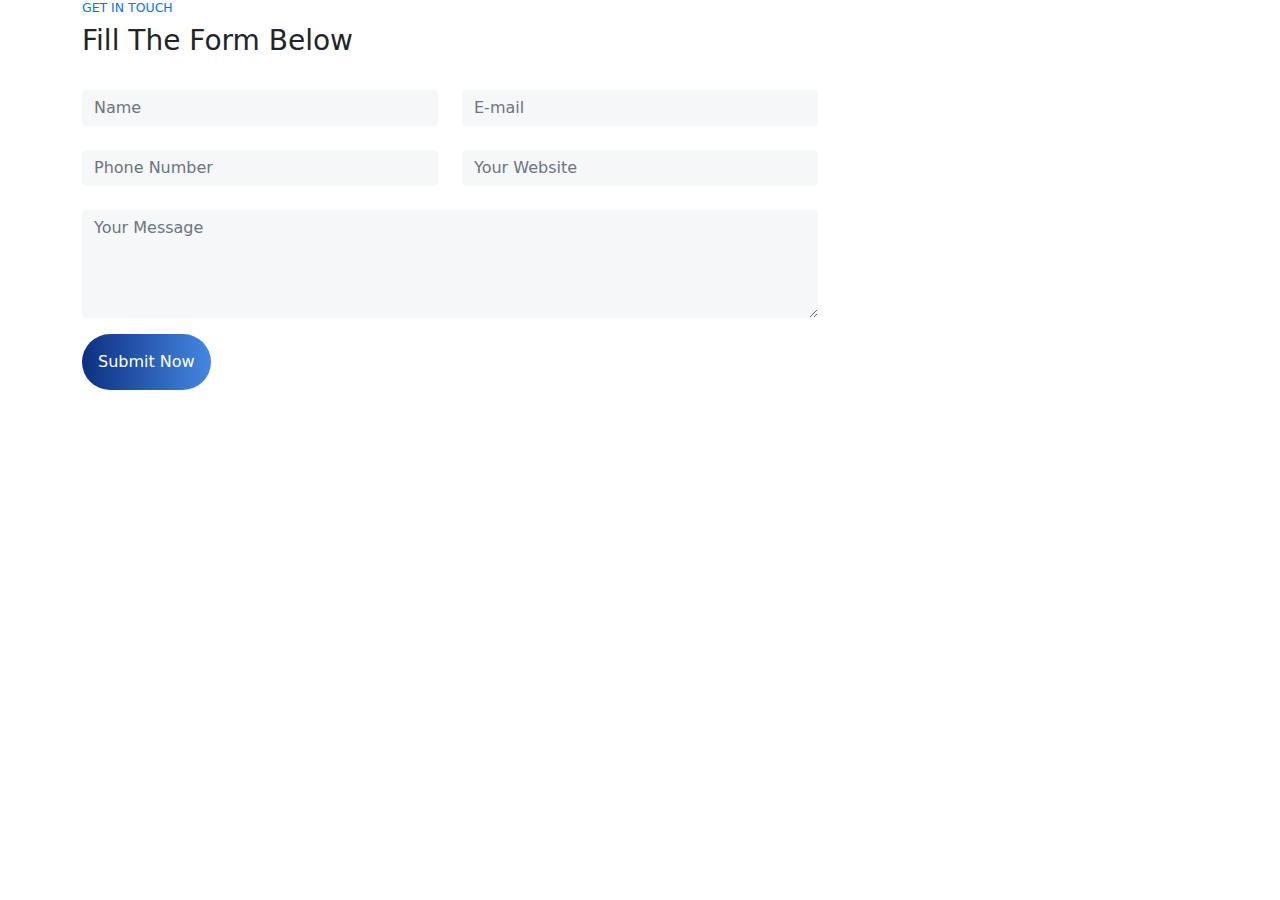
==== index.html @ 062e4fe5 "Contact Form" ====
<!DOCTYPE html>
<html lang="en">
<head>
    <meta charset="UTF-8">
    <meta http-equiv="X-UA-Compatible" content="IE=edge">
    <meta name="viewport" content="width=device-width, initial-scale=1.0">
    <title>Document</title>
    <link rel="stylesheet" href="css/bootstrap.css">
    <link rel="stylesheet" href="css/main.css">


</head>


<body>
<div class="container">


    <div class="row">

      <div class="col-lg-8 col-lg-offset-2">

        <d8 class="text-primary d8 align-text-top">GET IN TOUCH</d8>

        <h3>Fill The Form Below </h3>
    
        <form id="contact-form" method="post" action="contact.php" role="form">

        <div class="messages"></div>

        <div class="controls">

          <div class="row">
            <div class="col-md-6">
              <div class="form-group">
                <label for="form_name"></label>
                <input id="form_name" type="text" name="name" class="form-control bg-grey border-0" placeholder="Name" required="required" data-error="Name is required.">
                <div class="help-block with-errors"></div>
              </div>
            </div>
            <div class="col-md-6">
              <div class="form-group">
                <label for="form_lastname"></label>
                <input id="form_lastname" type="email" name="email" class="form-control bg-grey border-0" placeholder="E-mail" required="required" data-error="Valid E-mail is required.">
                <div class="help-block with-errors"></div>
              </div>
            </div>
          </div>
          <div class="row">
            <div class="col-md-6">
              <div class="form-group">
                <label for="form_email"></label>
                <input id="form_email" type="tel" name="tel" class="form-control bg-grey border-0" placeholder="Phone Number" required="required" data-error="Phone number is required.">
                <div class="help-block with-errors"></div>
              </div>
            </div>
            <div class="col-md-6">
              <div class="form-group">
                <label for="form_phone"></label>
                <input id="form_phone" type="url" name="url" class="form-control bg-grey border-0" placeholder="Your Website">
                <div class="help-block with-errors"></div>
              </div>
            </div>
          </div>
          <div class="row">
            <div class="col-md-12">
              <div class="form-group">
                <label for="form_message"></label>
                <textarea id="form_message" name="message" class="form-control bg-grey border-0" placeholder="Your Message" rows="4" required="required" data-error="Please,leave us a message."></textarea>
                <div class="help-block with-errors"></div>
              </div>
            </div>
            <div class="col-md-12">
              <input type="submit" class="btn btn-gradiental btn-send rounded-pill text-white px-3 py-3 mt-3 border-0" value="Submit Now">
            </div>
          </div>
          <div class="row">
            
          </div>
        </div>

        </form>

      </div>

    </div>

  </div>

    <script src="/js/bootstrap.js"></script>
</body>
</html>
---- css/main.css ----
.btn-gradiental {
        /* fallback for old browsers */
        background-color: #1b47ad;
      
        /* Chrome 10-25, Safari 5.1-6 */
        background-image: -webkit-linear-gradient(to right, rgba(13, 48, 129), rgba(69, 135, 226, 1));
      
        /* W3C, IE 10+/ Edge, Firefox 16+, Chrome 26+, Opera 12+, Safari 7+ */
        background-image: linear-gradient(to right, rgb(13, 48, 129), rgba(69, 135, 226, 1))
  }
  .btn-gradiental:hover {
        /* fallback for old browsers */
        background-color: #1b47ad;
      
        /* Chrome 10-25, Safari 5.1-6 */
        background-image: -webkit-linear-gradient(to left, rgba(13, 48, 129), rgba(69, 135, 226, 1));
      
        /* W3C, IE 10+/ Edge, Firefox 16+, Chrome 26+, Opera 12+, Safari 7+ */
        background-image: linear-gradient(to left, rgba(13, 48, 129), rgba(69, 135, 226, 1));
  }

  .bg-grey {
    background-color: #f6f7f9 !important;
  }

  .d8 {
    font-size: calc(0.7rem + 0.1vw);
    font-weight: 15;
    line-height: 1.0;
  }
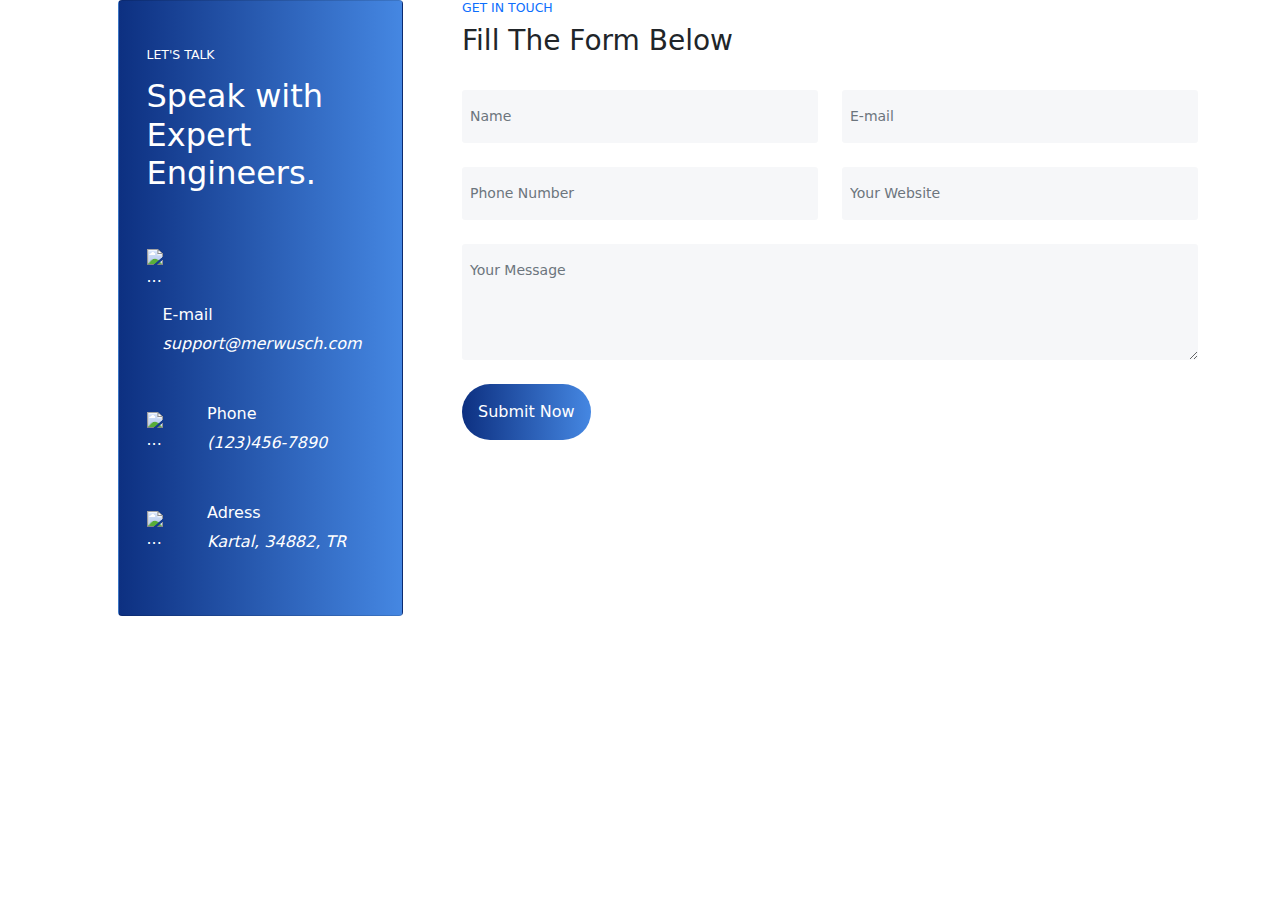
==== commit f62a0af9: "Contact Card" ====
--- a/index.html
+++ b/index.html
@@ -1,5 +1,6 @@
 <!DOCTYPE html>
 <html lang="en">
+
 <head>
     <meta charset="UTF-8">
     <meta http-equiv="X-UA-Compatible" content="IE=edge">
@@ -13,80 +14,166 @@
 
 
 <body>
-<div class="container">
+
+    <div class="container">
 
 
-    <div class="row">
+        <div class="row">
 
-      <div class="col-lg-8 col-lg-offset-2">
+            <div class="container col-lg-3 bg-transparent border-0 text-white pb-5">
+                <div class="row">
+                    <div class="card">
+                        <d8 class="d8 align-text-top pt-5 pb-3 ps-3 pe-4">LET'S TALK</d8>
 
-        <d8 class="text-primary d8 align-text-top">GET IN TOUCH</d8>
+                        <h2 class="ps-3 pe-4">Speak with Expert Engineers. </h2>
 
-        <h3>Fill The Form Below </h3>
-    
-        <form id="contact-form" method="post" action="contact.php" role="form">
+                        <div class="card1 mb-3 border-0 bg-transparent ms-3 mt-4">
+                            <div class="row">
+                                <div class="col-md-2 mt-4 ">
 
-        <div class="messages"></div>
+                                    <img 
+                                    src="..." 
+                                    class=""
+                                    alt="...">
 
-        <div class="controls">
+                                </div>
+                                <div class="col">
+                                    <div class="card-body">
+                                        <h6 class="card-title">E-mail</h6>
+                                        <p class="card-text"> <em>support@merwusch.com</em> </p>
+                                    </div>
+                                </div>
+                            </div>
+                        </div>
 
-          <div class="row">
-            <div class="col-md-6">
-              <div class="form-group">
-                <label for="form_name"></label>
-                <input id="form_name" type="text" name="name" class="form-control bg-grey border-0" placeholder="Name" required="required" data-error="Name is required.">
-                <div class="help-block with-errors"></div>
-              </div>
+
+                        <div class="card1 mb-3 border-0 bg-transparent ms-3">
+                            <div class="row">
+                                <div class="col-md-2 mt-4">
+
+                                    <img 
+                                    src="..."
+                                    class=""
+                                    alt="...">
+
+                                </div>
+                                <div class="col">
+                                    <div class="card-body">
+                                        <h6 class="card-title">Phone</h6>
+                                        <p class="card-text"> <em>(123)456-7890</em> </p>
+                                    </div>
+                                </div>
+                            </div>
+                        </div>
+
+
+                        <div class="card1 mb-3 border-0 bg-transparent ms-3">
+                            <div class="row ">
+                                <div class="col-md-2 mb-5 mt-4">
+
+                                    <img
+                                    src=""
+                                    class=""
+                                    alt="...">
+
+                                </div>
+                                <div class="col">
+                                    <div class="card-body">
+                                        <h6 class="card-title">Adress</h6>
+                                        <p class="card-text "> <em>Kartal, 34882, TR</em> </p>
+                                    </div>
+                                </div>
+                            </div>
+                        </div>
+
+                    </div>
+                </div>
             </div>
-            <div class="col-md-6">
-              <div class="form-group">
-                <label for="form_lastname"></label>
-                <input id="form_lastname" type="email" name="email" class="form-control bg-grey border-0" placeholder="E-mail" required="required" data-error="Valid E-mail is required.">
-                <div class="help-block with-errors"></div>
-              </div>
+
+            <div class="col-lg-8 col-lg-offset-2">
+
+                <d8 class="text-primary d8 align-text-top">GET IN TOUCH</d8>
+
+                <h3>Fill The Form Below </h3>
+
+                <form id="contact-form" method="post" action="contact.php" role="form">
+
+                    <div class="messages"></div>
+
+                    <div class="controls">
+
+                        <div class="row">
+                            <div class="col-md-6">
+                                <div class="form-group">
+                                    <label for="form_name"></label>
+                                    <input id="form_name" type="text" name="name"
+                                        class="form-control bg-grey border-0 form-control-sm py-3" placeholder="Name"
+                                        required="required" data-error="Name is required.">
+                                    <div class="help-block with-errors"></div>
+                                </div>
+                            </div>
+                            <div class="col-md-6">
+                                <div class="form-group">
+                                    <label for="form_lastname"></label>
+                                    <input id="form_lastname" type="email" name="email"
+                                        class="form-control bg-grey border-0 form-control-sm py-3" placeholder="E-mail"
+                                        required="required" data-error="Valid E-mail is required.">
+                                    <div class="help-block with-errors"></div>
+                                </div>
+                            </div>
+                        </div>
+                        <div class="row">
+                            <div class="col-md-6">
+                                <div class="form-group">
+                                    <label for="form_email"></label>
+                                    <input id="form_email" type="tel" name="tel"
+                                        class="form-control bg-grey border-0 form-control-sm py-3"
+                                        placeholder="Phone Number" required="required"
+                                        data-error="Phone number is required.">
+                                    <div class="help-block with-errors"></div>
+                                </div>
+                            </div>
+                            <div class="col-md-6">
+                                <div class="form-group">
+                                    <label for="form_phone"></label>
+                                    <input id="form_phone" type="url" name="url"
+                                        class="form-control bg-grey border-0 form-control-sm py-3"
+                                        placeholder="Your Website">
+                                    <div class="help-block with-errors"></div>
+                                </div>
+                            </div>
+                        </div>
+                        <div class="row">
+                            <div class="col-md-12">
+                                <div class="form-group">
+                                    <label for="form_message"></label>
+                                    <textarea id="form_message" name="message"
+                                        class="form-control bg-grey border-0 form-control-sm py-3"
+                                        placeholder="Your Message" rows="4" required="required"
+                                        data-error="Please,leave us a message."></textarea>
+                                    <div class="help-block with-errors"></div>
+                                </div>
+                            </div>
+                            <div class="col-md-12">
+                                <input type="submit"
+                                    class="btn btn-gradiental btn-send rounded-pill text-white px-3 py-3 mt-4 border-0"
+                                    value="Submit Now">
+                            </div>
+                        </div>
+                        <div class="row">
+
+                        </div>
+                    </div>
+
+                </form>
+
             </div>
-          </div>
-          <div class="row">
-            <div class="col-md-6">
-              <div class="form-group">
-                <label for="form_email"></label>
-                <input id="form_email" type="tel" name="tel" class="form-control bg-grey border-0" placeholder="Phone Number" required="required" data-error="Phone number is required.">
-                <div class="help-block with-errors"></div>
-              </div>
-            </div>
-            <div class="col-md-6">
-              <div class="form-group">
-                <label for="form_phone"></label>
-                <input id="form_phone" type="url" name="url" class="form-control bg-grey border-0" placeholder="Your Website">
-                <div class="help-block with-errors"></div>
-              </div>
-            </div>
-          </div>
-          <div class="row">
-            <div class="col-md-12">
-              <div class="form-group">
-                <label for="form_message"></label>
-                <textarea id="form_message" name="message" class="form-control bg-grey border-0" placeholder="Your Message" rows="4" required="required" data-error="Please,leave us a message."></textarea>
-                <div class="help-block with-errors"></div>
-              </div>
-            </div>
-            <div class="col-md-12">
-              <input type="submit" class="btn btn-gradiental btn-send rounded-pill text-white px-3 py-3 mt-3 border-0" value="Submit Now">
-            </div>
-          </div>
-          <div class="row">
-            
-          </div>
+
         </div>
-
-        </form>
-
-      </div>
 
     </div>
 
-  </div>
-
     <script src="/js/bootstrap.js"></script>
 </body>
+
 </html>--- a/css/main.css
+++ b/css/main.css
@@ -6,7 +6,7 @@
         background-image: -webkit-linear-gradient(to right, rgba(13, 48, 129), rgba(69, 135, 226, 1));
       
         /* W3C, IE 10+/ Edge, Firefox 16+, Chrome 26+, Opera 12+, Safari 7+ */
-        background-image: linear-gradient(to right, rgb(13, 48, 129), rgba(69, 135, 226, 1))
+        background-image: linear-gradient(to right, rgb(13, 48, 129), rgba(69, 135, 226, 1));
   }
   .btn-gradiental:hover {
         /* fallback for old browsers */
@@ -27,4 +27,20 @@
     font-size: calc(0.7rem + 0.1vw);
     font-weight: 15;
     line-height: 1.0;
+  }
+
+  .card{
+    background-color: #1b47ad;
+      
+    /* Chrome 10-25, Safari 5.1-6 */
+    background-image: -webkit-linear-gradient(to right, rgba(13, 48, 129), rgba(69, 135, 226, 1));
+  
+    /* W3C, IE 10+/ Edge, Firefox 16+, Chrome 26+, Opera 12+, Safari 7+ */
+    background-image: linear-gradient(to right, rgb(13, 48, 129), rgba(69, 135, 226, 1));
+
+  }
+  .card1{
+      background-color: transparent;
+      width: auto;
+      height: auto;
   }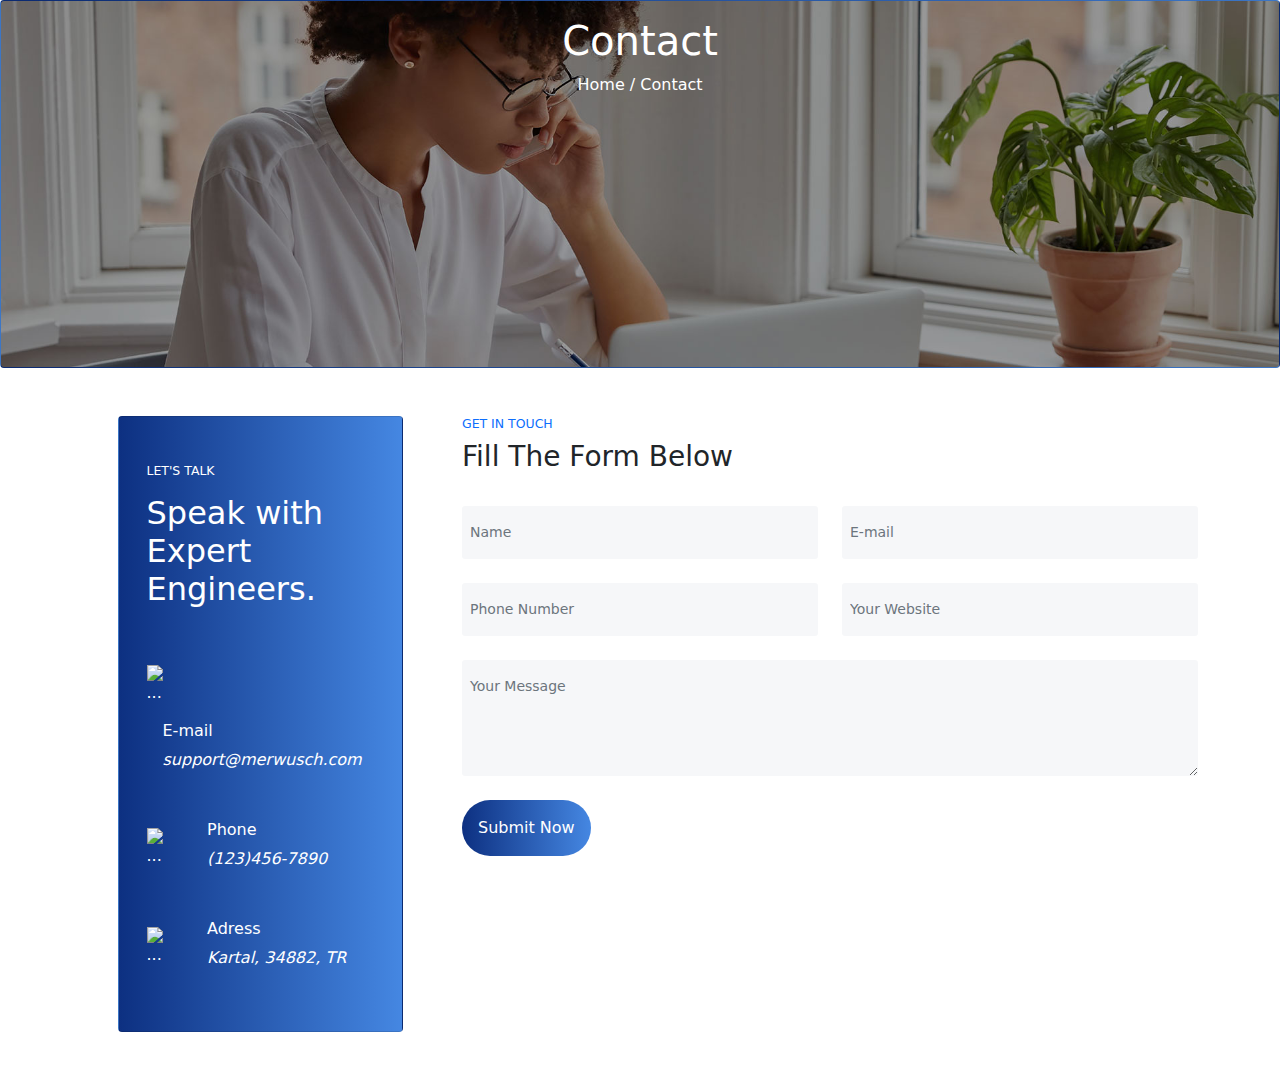
==== commit 07e9c82c: "Header" ====
--- a/index.html
+++ b/index.html
@@ -15,7 +15,20 @@
 
 <body>
 
-    <div class="container">
+    <div class="card bg-white text-white">
+        <img src="/img/3_2.jpg" class="card-img" alt="...">
+
+        <div class="card-img-overlay">
+            <figure class="text-center">
+                <h1 class="card-title text-truncate">Contact</h1>
+                <p class="card-text">Home / Contact</p>
+            </figure>
+
+
+        </div>
+    </div>
+
+    <div class="container pt-5">
 
 
         <div class="row">
@@ -31,10 +44,7 @@
                             <div class="row">
                                 <div class="col-md-2 mt-4 ">
 
-                                    <img 
-                                    src="..." 
-                                    class=""
-                                    alt="...">
+                                    <img src="..." class="" alt="...">
 
                                 </div>
                                 <div class="col">
@@ -51,10 +61,7 @@
                             <div class="row">
                                 <div class="col-md-2 mt-4">
 
-                                    <img 
-                                    src="..."
-                                    class=""
-                                    alt="...">
+                                    <img src="..." class="" alt="...">
 
                                 </div>
                                 <div class="col">
@@ -71,10 +78,7 @@
                             <div class="row ">
                                 <div class="col-md-2 mb-5 mt-4">
 
-                                    <img
-                                    src=""
-                                    class=""
-                                    alt="...">
+                                    <img src="" class="" alt="...">
 
                                 </div>
                                 <div class="col">
@@ -106,18 +110,14 @@
                             <div class="col-md-6">
                                 <div class="form-group">
                                     <label for="form_name"></label>
-                                    <input id="form_name" type="text" name="name"
-                                        class="form-control bg-grey border-0 form-control-sm py-3" placeholder="Name"
-                                        required="required" data-error="Name is required.">
+                                    <input id="form_name" type="text" name="name" class="form-control bg-grey border-0 form-control-sm py-3" placeholder="Name" required="required" data-error="Name is required.">
                                     <div class="help-block with-errors"></div>
                                 </div>
                             </div>
                             <div class="col-md-6">
                                 <div class="form-group">
                                     <label for="form_lastname"></label>
-                                    <input id="form_lastname" type="email" name="email"
-                                        class="form-control bg-grey border-0 form-control-sm py-3" placeholder="E-mail"
-                                        required="required" data-error="Valid E-mail is required.">
+                                    <input id="form_lastname" type="email" name="email" class="form-control bg-grey border-0 form-control-sm py-3" placeholder="E-mail" required="required" data-error="Valid E-mail is required.">
                                     <div class="help-block with-errors"></div>
                                 </div>
                             </div>
@@ -126,19 +126,14 @@
                             <div class="col-md-6">
                                 <div class="form-group">
                                     <label for="form_email"></label>
-                                    <input id="form_email" type="tel" name="tel"
-                                        class="form-control bg-grey border-0 form-control-sm py-3"
-                                        placeholder="Phone Number" required="required"
-                                        data-error="Phone number is required.">
+                                    <input id="form_email" type="tel" name="tel" class="form-control bg-grey border-0 form-control-sm py-3" placeholder="Phone Number" required="required" data-error="Phone number is required.">
                                     <div class="help-block with-errors"></div>
                                 </div>
                             </div>
                             <div class="col-md-6">
                                 <div class="form-group">
                                     <label for="form_phone"></label>
-                                    <input id="form_phone" type="url" name="url"
-                                        class="form-control bg-grey border-0 form-control-sm py-3"
-                                        placeholder="Your Website">
+                                    <input id="form_phone" type="url" name="url" class="form-control bg-grey border-0 form-control-sm py-3" placeholder="Your Website">
                                     <div class="help-block with-errors"></div>
                                 </div>
                             </div>
@@ -147,17 +142,12 @@
                             <div class="col-md-12">
                                 <div class="form-group">
                                     <label for="form_message"></label>
-                                    <textarea id="form_message" name="message"
-                                        class="form-control bg-grey border-0 form-control-sm py-3"
-                                        placeholder="Your Message" rows="4" required="required"
-                                        data-error="Please,leave us a message."></textarea>
+                                    <textarea id="form_message" name="message" class="form-control bg-grey border-0 form-control-sm py-3" placeholder="Your Message" rows="4" required="required" data-error="Please,leave us a message."></textarea>
                                     <div class="help-block with-errors"></div>
                                 </div>
                             </div>
                             <div class="col-md-12">
-                                <input type="submit"
-                                    class="btn btn-gradiental btn-send rounded-pill text-white px-3 py-3 mt-4 border-0"
-                                    value="Submit Now">
+                                <input type="submit" class="btn btn-gradiental btn-send rounded-pill text-white px-3 py-3 mt-4 border-0" value="Submit Now">
                             </div>
                         </div>
                         <div class="row">
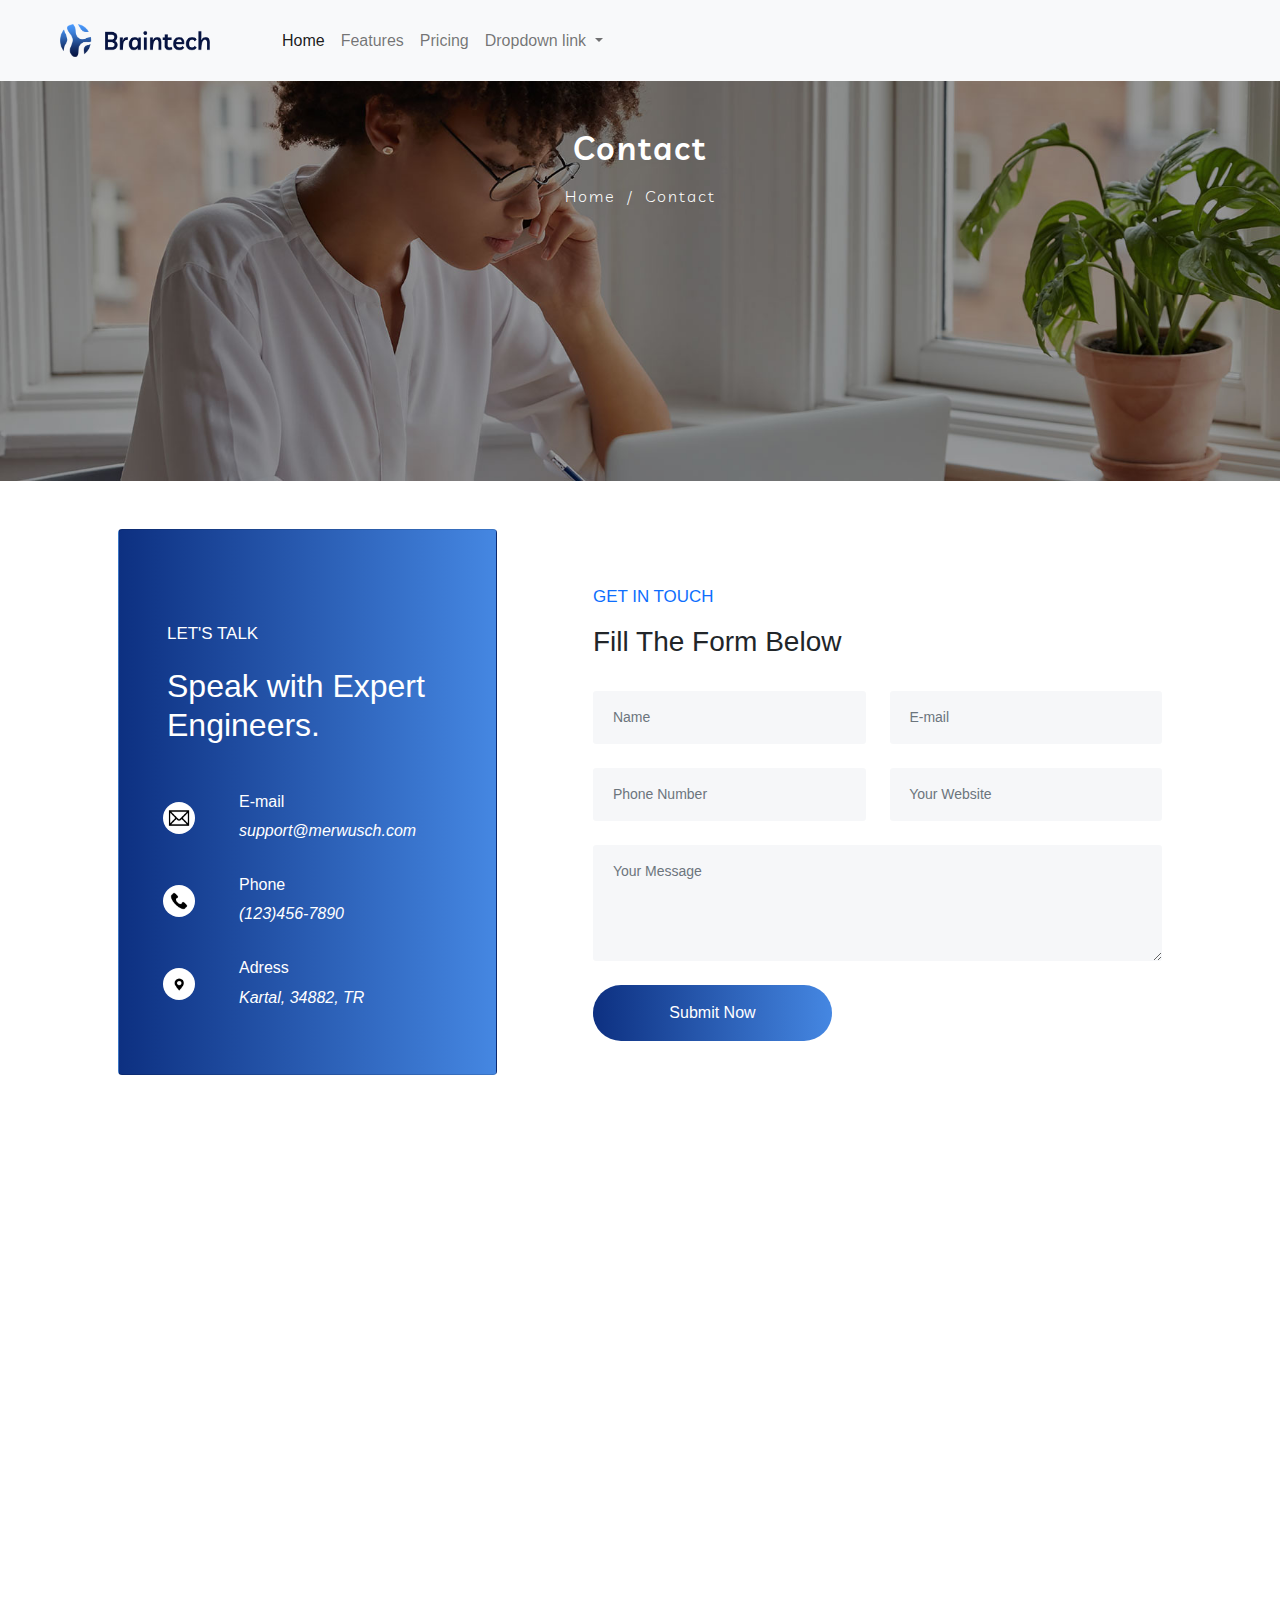
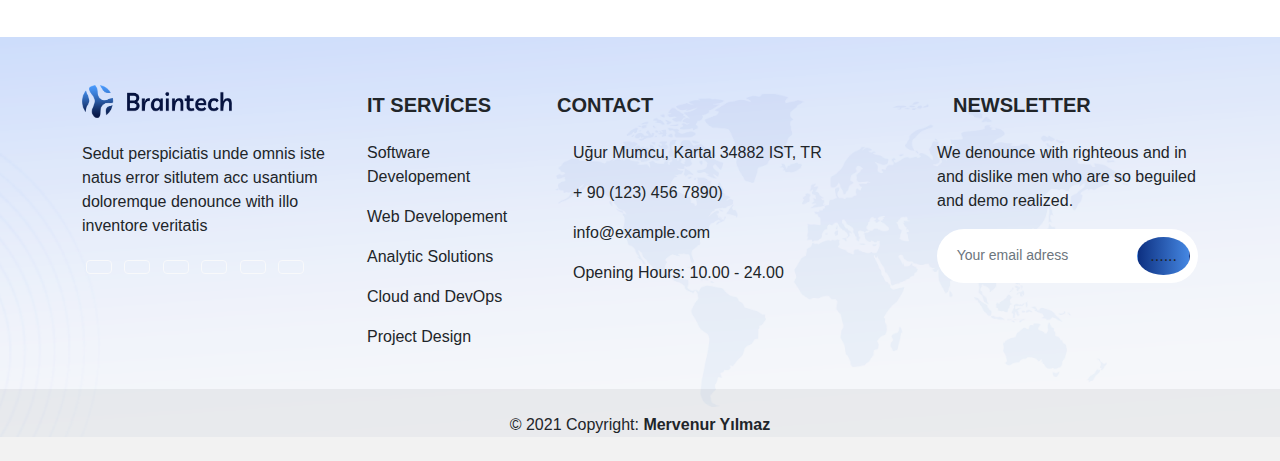
==== commit cb05280b: "Complete Change" ====
--- a/index.html
+++ b/index.html
@@ -12,158 +12,379 @@
 
 </head>
 
-
-<body>
-
-    <div class="card bg-white text-white">
-        <img src="/img/3_2.jpg" class="card-img" alt="...">
-
-        <div class="card-img-overlay">
-            <figure class="text-center">
-                <h1 class="card-title text-truncate">Contact</h1>
-                <p class="card-text">Home / Contact</p>
-            </figure>
-
-
+<navbar>
+
+    <nav class="navbar navbar-expand-lg navbar-light bg-light">
+        <div class="container-fluid">
+            <!--
+            <a class="navbar-brand" href="#">BrainTech</a>
+                <button class="navbar-toggler" type="button" data-bs-toggle="collapse" data-bs-target="#navbarNavDropdown" aria-controls="navbarNavDropdown" aria-expanded="false" aria-label="Toggle navigation">
+            <span class="navbar-toggler-icon"></span>
+            -->
+            <a class="navbar-brand ps-5 pt-3 pb-3 pe-5" href="#">
+                <img src="/img/logo-dark_2.png" alt="" width="150" height="33">
+            </a>
+            </button>
+            <div class="collapse navbar-collapse" id="navbarNavDropdown">
+                <ul class="navbar-nav">
+                    <li class="nav-item">
+                        <a class="nav-link active" aria-current="page" href="#">Home</a>
+                    </li>
+                    <li class="nav-item">
+                        <a class="nav-link" href="#">Features</a>
+                    </li>
+                    <li class="nav-item">
+                        <a class="nav-link" href="#">Pricing</a>
+                    </li>
+                    <li class="nav-item dropdown">
+                        <a class="nav-link dropdown-toggle" href="#" id="navbarDropdownMenuLink" role="button" data-bs-toggle="dropdown" aria-expanded="false">
+                            Dropdown link
+                        </a>
+                        <ul class="dropdown-menu" aria-labelledby="navbarDropdownMenuLink">
+                            <li><a class="dropdown-item" href="#">Action</a></li>
+                            <li><a class="dropdown-item" href="#">Another action</a></li>
+                            <li><a class="dropdown-item" href="#">Something else here</a></li>
+                        </ul>
+                    </li>
+                </ul>
+            </div>
+        </div>
+    </nav>
+
+</navbar>
+
+<header>
+    <div class="p-5 text-center " style="">
+
+        <div class=" " style=" background-repeat: no-repeat !important; align-self: center; ">
+            <div class=" d-flex justify-content-center align-items-center h-100 ">
+                <div class=" text-white heading-content ">
+                    <h5 class=" mb-3 ">Contact</h5>
+                    <p class=" mb-3 ">Home / Contact</p>
+
+                </div>
+            </div>
         </div>
     </div>
-
-    <div class="container pt-5">
-
-
-        <div class="row">
-
-            <div class="container col-lg-3 bg-transparent border-0 text-white pb-5">
-                <div class="row">
-                    <div class="card">
-                        <d8 class="d8 align-text-top pt-5 pb-3 ps-3 pe-4">LET'S TALK</d8>
-
-                        <h2 class="ps-3 pe-4">Speak with Expert Engineers. </h2>
-
-                        <div class="card1 mb-3 border-0 bg-transparent ms-3 mt-4">
-                            <div class="row">
-                                <div class="col-md-2 mt-4 ">
-
-                                    <img src="..." class="" alt="...">
-
-                                </div>
-                                <div class="col">
-                                    <div class="card-body">
-                                        <h6 class="card-title">E-mail</h6>
-                                        <p class="card-text"> <em>support@merwusch.com</em> </p>
+    <!-- Background image -->
+</header>
+
+
+<body>
+
+
+
+    <!----------------------Contact Start---------------------------->
+    <div id=" contact " class=" ">
+
+        <div class=" container ">
+
+            <div class=" row ">
+
+                <!----------------------Contact Card Start---------------------------->
+
+                <div class=" col-lg-5 col-md-5 col-12 p-5 mt-0 ">
+
+
+                    <div class=" card text-white mx-auto ">
+                        <h5 class=" d8 ms-5 mt-5 pt-5 ">LET'S TALK</d8>
+
+                            <h2 class=" ms-5 mt-3 me-3 ">Speak with Expert Engineers. </h2>
+
+                            <div class=" card1 mb-0 border-0 bg-transparent ps-2 mt-4 ">
+                                <div class=" row ">
+                                    <div class=" col-md-1 col-lg-1 col-1 m-auto px-5 py-0 iconic bg-transparent ">
+
+                                        <img src=" /img/mail.png " class=" iconic rounded-circle " alt=" ... ">
+
+                                    </div>
+                                    <div class=" col ">
+                                        <div class=" card-body ">
+                                            <h6 class=" card-title ">E-mail</h6>
+                                            <p class=" card-text "> <em>support@merwusch.com</em> </p>
+                                        </div>
                                     </div>
                                 </div>
                             </div>
+
+
+                            <div class=" card1 mb-0 border-0 bg-transparent ms-2 ">
+                                <div class=" row ">
+                                    <div class=" col-md-1 col-lg-1 col-1 m-auto px-5 py-0 iconic ">
+
+                                        <img src=" /img/tel.png " class=" iconic rounded-circle " alt=" ... ">
+
+                                    </div>
+                                    <div class=" col ">
+                                        <div class=" card-body ">
+                                            <h6 class=" card-title ">Phone</h6>
+                                            <p class=" card-text "> <em>(123)456-7890</em> </p>
+                                        </div>
+                                    </div>
+                                </div>
+                            </div>
+
+
+                            <div class=" card1 mb-0 border-0 bg-transparent ms-2 mb-5 ">
+                                <div class=" row ">
+                                    <div class=" col-md-1 col-lg-1 col-1 m-auto px-5 py-0 iconic ">
+
+                                        <img src=" /img/map.png " class=" iconic rounded-circle " alt=" ... ">
+
+                                    </div>
+                                    <div class=" col ">
+                                        <div class=" card-body ">
+                                            <h6 class=" card-title ">Adress</h6>
+                                            <p class=" card-text "> <em>Kartal, 34882, TR</em> </p>
+                                        </div>
+                                    </div>
+                                </div>
+                            </div>
+
+                    </div>
+
+                </div>
+
+                <!----------------------Contact Card End---------------------------->
+
+                <!----------------------Contact Form Start---------------------------->
+
+                <div class=" col-lg-7 col-md-7 col-12 mt-0 mx-auto py-5 px-0 ">
+
+                    <div class=" card1 px-5 mt-2 py-5 ">
+                        <d8 class=" text-primary d8 ">GET IN TOUCH</d8>
+
+                        <h3 class=" pt-3 ">Fill The Form Below </h3>
+
+                        <form id=" contact-form " method=" post " action=" contact.php " role=" form ">
+
+                            <div class=" messages "></div>
+
+                            <div class=" controls ">
+
+                                <div class=" row ">
+                                    <div class=" col-md-6 ">
+                                        <div class=" form-group ">
+                                            <label for=" form_name "></label>
+                                            <input id=" form_name " type=" text " name=" name " class=" form-control bg-grey border-0 form-control-sm p-3 " placeholder=" Name " required=" required " data-error=" Name is required. ">
+                                            <div class=" help-block with-errors "></div>
+                                        </div>
+                                    </div>
+                                    <div class=" col-md-6 ">
+                                        <div class=" form-group ">
+                                            <label for=" form_lastname "></label>
+                                            <input id=" form_lastname " type=" email " name=" email " class=" form-control bg-grey border-0 form-control-sm p-3 " placeholder=" E-mail " required=" required " data-error=" Valid E-mail is required. ">
+                                            <div class=" help-block with-errors "></div>
+                                        </div>
+                                    </div>
+                                </div>
+                                <div class=" row ">
+                                    <div class=" col-md-6 ">
+                                        <div class=" form-group ">
+                                            <label for=" form_email "></label>
+                                            <input id=" form_email " type=" tel " name=" tel " class=" form-control bg-grey border-0 form-control-sm p-3 " placeholder=" Phone Number " required=" required " data-error=" Phone number is required. ">
+                                            <div class=" help-block with-errors "></div>
+                                        </div>
+                                    </div>
+                                    <div class=" col-md-6 ">
+                                        <div class=" form-group ">
+                                            <label for=" form_phone "></label>
+                                            <input id=" form_phone " type=" url " name=" url " class=" form-control bg-grey border-0 form-control-sm p-3 " placeholder=" Your Website ">
+                                            <div class=" help-block with-errors "></div>
+                                        </div>
+                                    </div>
+                                </div>
+                                <div class=" row ">
+                                    <div class=" col-md-12 ">
+                                        <div class=" form-group ">
+                                            <label for=" form_message "></label>
+                                            <textarea id=" form_message " name=" message " class=" form-control bg-grey border-0 form-control-sm p-3 " placeholder=" Your Message " rows=" 4 " required=" required " data-error=" Please,leave us a message. "></textarea>
+                                            <div class=" help-block with-errors "></div>
+                                        </div>
+                                    </div>
+                                    <div class=" col-md-12 ">
+                                        <input type=" submit " class=" btn btn-gradiental btn-send rounded-pill text-white p-3 mt-4 border-0 " value=" Submit Now ">
+                                    </div>
+                                </div>
+                                <div class=" row ">
+
+                                </div>
+                            </div>
+
+                        </form>
+
+                    </div>
+
+
+
+                </div>
+
+                <!----------------------Contact Form End---------------------------->
+
+            </div>
+
+        </div>
+
+
+
+
+
+
+    </div>
+    <!----------------------Contact End---------------------------->
+
+
+
+
+
+    <!----------------------Map Start---------------------------->
+    <div id=" map " class=" ">
+        <div class=" row ">
+
+            <iframe src=" https://www.google.com/maps/embed?pb=!1m14!1m8!1m3!1d12055.767695752524!2d29.2127!3d40.93894!3m2!1i1024!2i768!4f13.1!3m3!1m2!1s0x0%3A0x2feb97ec0d7b915d!2sBing%C3%B6l%20Sitesi!5e0!3m2!1str!2str!4v1623870896232!5m2!1str!2str
+        " width=" map-width " height=" 500 " style=" border:0; " allowfullscreen=" " loading=" lazy "></iframe>
+        </div>
+
+    </div>
+    <!----------------------Map End---------------------------->
+
+    <script src=" /js/bootstrap.js "></script>
+</body>
+
+<footer>
+
+    <div id=" footer " class=" " style=">
+
+        <!-- Footer -->
+        <footer class=" text-center text-lg-start text-muted ">
+            <!-- Section: Links  -->
+            <section class=" ">
+                <div class=" container text-center text-md-start ">
+                    <!-- Grid row -->
+                    <div class=" row pt-5 ">
+                        <!-- Grid column -->
+                        <div class=" col-md-3 col-lg-4 col-xl-3 mx-auto mb-4 ">
+                            <!-- Content -->
+                            <a class=" navbar-brand " href=" # ">
+                                <img src=" /img/logo-dark_2.png " alt=" " width=" 150 " height=" 33 ">
+                            </a>
+                            <p class=" pt-4 ">
+                                Sedut perspiciatis unde omnis iste natus error sitlutem acc usantium doloremque denounce with illo inventore veritatis
+                            </p>
+
+                            <!-- Social Media -->
+
+                            <section class=" mb-4 ">
+                                <!-- Facebook -->
+                                <a class=" btn btn-outline-light btn-floating m-1 " href=" #! " role=" button "><i
+                                        class=" fab fa-facebook-f "></i></a>
+
+                                <!-- Twitter -->
+                                <a class=" btn btn-outline-light btn-floating m-1 " href=" #! " role=" button "><i
+                                        class=" fab fa-twitter "></i></a>
+
+                                <!-- Google -->
+                                <a class=" btn btn-outline-light btn-floating m-1 " href=" #! " role=" button "><i
+                                        class=" fab fa-google "></i></a>
+
+                                <!-- Instagram -->
+                                <a class=" btn btn-outline-light btn-floating m-1 " href=" #! " role=" button "><i
+                                        class=" fab fa-instagram "></i></a>
+
+                                <!-- Linkedin -->
+                                <a class=" btn btn-outline-light btn-floating m-1 " href=" #! " role=" button "><i
+                                        class=" fab fa-linkedin-in "></i></a>
+
+                                <!-- Github -->
+                                <a class=" btn btn-outline-light btn-floating m-1 " href=" #! " role=" button "><i
+                                        class=" fab fa-github "></i></a>
+                            </section>
+
+                            <!-- Social Media -->
+
                         </div>
-
-
-                        <div class="card1 mb-3 border-0 bg-transparent ms-3">
-                            <div class="row">
-                                <div class="col-md-2 mt-4">
-
-                                    <img src="..." class="" alt="...">
-
-                                </div>
-                                <div class="col">
-                                    <div class="card-body">
-                                        <h6 class="card-title">Phone</h6>
-                                        <p class="card-text"> <em>(123)456-7890</em> </p>
-                                    </div>
-                                </div>
-                            </div>
+                        <!-- Grid column -->
+
+                        <!-- Grid column -->
+                        <div class=" col-md-2 col-lg-2 col-xl-2 col-12 mx-auto mb-4 pt-2 ">
+                            <!-- Links -->
+                            <h5 class=" text-uppercase fw-bold text-dark mb-4 ">
+                                IT SERVİCES
+                            </h5>
+                            <p>
+                                <a href=" #! " class=" text-reset text-decoration-none ">Software Developement</a>
+                            </p>
+                            <p>
+                                <a href=" #! " class=" text-reset text-decoration-none ">Web Developement</a>
+                            </p>
+                            <p>
+                                <a href=" #! " class=" text-reset text-decoration-none ">Analytic Solutions</a>
+                            </p>
+                            <p>
+                                <a href=" #! " class=" text-reset text-decoration-none ">Cloud and DevOps</a>
+                            </p>
+                            <p>
+                                <a href=" #! " class=" text-reset text-decoration-none ">Project Design</a>
+                            </p>
                         </div>
-
-
-                        <div class="card1 mb-3 border-0 bg-transparent ms-3">
-                            <div class="row ">
-                                <div class="col-md-2 mb-5 mt-4">
-
-                                    <img src="" class="" alt="...">
-
-                                </div>
-                                <div class="col">
-                                    <div class="card-body">
-                                        <h6 class="card-title">Adress</h6>
-                                        <p class="card-text "> <em>Kartal, 34882, TR</em> </p>
-                                    </div>
-                                </div>
-                            </div>
+                        <!-- Grid column -->
+
+                        <!-- Grid column -->
+                        <div class=" col-md-4 col-lg-4 col-xl-4 col-12 mx-auto mb-md-0 mb-4 pt-2 ">
+                            <!-- Links -->
+                            <h5 class=" text-uppercase fw-bold mb-4 text-dark ">
+                                Contact
+                            </h5>
+                            <p><i class=" fas fa-home me-3 "></i> Uğur Mumcu, Kartal 34882 IST, TR</p>
+                            <p><i class=" fas fa-phone me-3 "></i> + 90 (123) 456 7890)</p>
+                            <p><i class=" fas fa-envelope me-3 "></i> info@example.com</p>
+
+                            <p><i class=" fas fa-print me-3 "></i> Opening Hours: 10.00 - 24.00</p>
                         </div>
-
+                        <!-- Grid column -->
+
+                        <!-- Grid column -->
+                        <div class=" col-md-3 col-lg-4 col-xl-3 col-12 mx-auto mb-4 pt-2 ">
+                            <!-- Content -->
+                            <h5 class=" text-uppercase fw-bold mb-4 text-dark ">
+                                <i class=" fas fa-gem me-3 "></i>Newsletter
+                            </h5>
+                            <p>
+                                We denounce with righteous and in and dislike men who are so beguiled and demo realized.
+                            </p>
+
+
+                            <!----------------Newsletter------------------->
+                            <form>
+                                <div class=" form-group d-flex justify-content-end bg-white rounded-pill p-2 ">
+                                    <input id=" form_lastname " type=" email " name=" email " class=" form-control bg-white border-0 form-control-sm p-2 rounded-pill " placeholder=" Your email adress " required=" required " data-error=" Valid E-mail
+        is required. ">
+                                    <div class=" help-block with-errors "></div>
+                                    <button type=" submit " class=" btn btn-gradiental rounded-circle ">......</button>
+                                </div>
+                            </form>
+                            <!----------------Newsletter------------------->
+
+
+                        </div>
+                        <!-- Grid column -->
                     </div>
+                    <!-- Grid row -->
                 </div>
+            </section>
+            <!-- Section: Links  -->
+
+            <!-- Copyright -->
+            <div class=" text-center p-4 " style=" background-color: rgba(0, 0, 0, 0.05); ">
+                © 2021 Copyright:
+                <a class=" text-reset fw-bold text-decoration-none " href=" !# ">Mervenur Yılmaz</a>
             </div>
-
-            <div class="col-lg-8 col-lg-offset-2">
-
-                <d8 class="text-primary d8 align-text-top">GET IN TOUCH</d8>
-
-                <h3>Fill The Form Below </h3>
-
-                <form id="contact-form" method="post" action="contact.php" role="form">
-
-                    <div class="messages"></div>
-
-                    <div class="controls">
-
-                        <div class="row">
-                            <div class="col-md-6">
-                                <div class="form-group">
-                                    <label for="form_name"></label>
-                                    <input id="form_name" type="text" name="name" class="form-control bg-grey border-0 form-control-sm py-3" placeholder="Name" required="required" data-error="Name is required.">
-                                    <div class="help-block with-errors"></div>
-                                </div>
-                            </div>
-                            <div class="col-md-6">
-                                <div class="form-group">
-                                    <label for="form_lastname"></label>
-                                    <input id="form_lastname" type="email" name="email" class="form-control bg-grey border-0 form-control-sm py-3" placeholder="E-mail" required="required" data-error="Valid E-mail is required.">
-                                    <div class="help-block with-errors"></div>
-                                </div>
-                            </div>
-                        </div>
-                        <div class="row">
-                            <div class="col-md-6">
-                                <div class="form-group">
-                                    <label for="form_email"></label>
-                                    <input id="form_email" type="tel" name="tel" class="form-control bg-grey border-0 form-control-sm py-3" placeholder="Phone Number" required="required" data-error="Phone number is required.">
-                                    <div class="help-block with-errors"></div>
-                                </div>
-                            </div>
-                            <div class="col-md-6">
-                                <div class="form-group">
-                                    <label for="form_phone"></label>
-                                    <input id="form_phone" type="url" name="url" class="form-control bg-grey border-0 form-control-sm py-3" placeholder="Your Website">
-                                    <div class="help-block with-errors"></div>
-                                </div>
-                            </div>
-                        </div>
-                        <div class="row">
-                            <div class="col-md-12">
-                                <div class="form-group">
-                                    <label for="form_message"></label>
-                                    <textarea id="form_message" name="message" class="form-control bg-grey border-0 form-control-sm py-3" placeholder="Your Message" rows="4" required="required" data-error="Please,leave us a message."></textarea>
-                                    <div class="help-block with-errors"></div>
-                                </div>
-                            </div>
-                            <div class="col-md-12">
-                                <input type="submit" class="btn btn-gradiental btn-send rounded-pill text-white px-3 py-3 mt-4 border-0" value="Submit Now">
-                            </div>
-                        </div>
-                        <div class="row">
-
-                        </div>
-                    </div>
-
-                </form>
-
-            </div>
-
-        </div>
+            <!-- Copyright -->
+        </footer>
+        <!-- Footer -->
 
     </div>
 
-    <script src="/js/bootstrap.js"></script>
-</body>
+</footer>
 
 </html>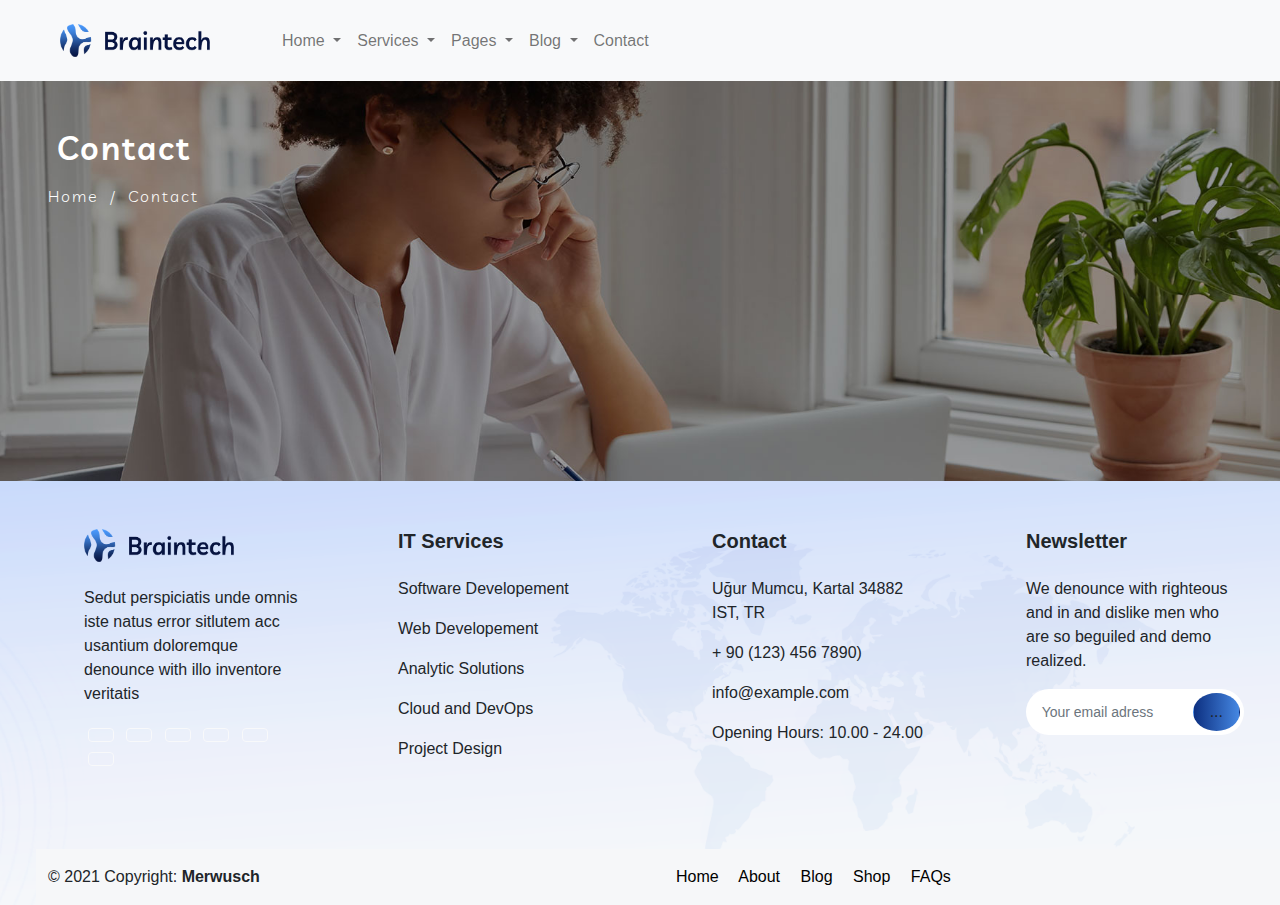
==== commit 923811ff: "Blog details page added" ====
--- a/index.html
+++ b/index.html
@@ -5,11 +5,9 @@
     <meta charset="UTF-8">
     <meta http-equiv="X-UA-Compatible" content="IE=edge">
     <meta name="viewport" content="width=device-width, initial-scale=1.0">
-    <title>Document</title>
+    <title>HOME</title>
     <link rel="stylesheet" href="css/bootstrap.css">
     <link rel="stylesheet" href="css/main.css">
-
-
 </head>
 
 <navbar>
@@ -27,24 +25,53 @@
             </button>
             <div class="collapse navbar-collapse" id="navbarNavDropdown">
                 <ul class="navbar-nav">
+                    <li class="nav-item dropdown">
+                        <a class="nav-link dropdown-toggle" href="index.html" id="navbarDropdownMenuLink" role="button" data-bs-toggle="dropdown" aria-expanded="false">
+                            Home
+                        </a>
+                        <ul class="dropdown-menu" aria-labelledby="navbarDropdownMenuLink">
+                            <li><a class="dropdown-item" href="index.html">Multipages</a></li>
+                            <li><a class="dropdown-item" href="index.html">Onepages</a></li>
+                        </ul>
+                    </li>
+                    <li class="nav-item dropdown">
+                        <a class="nav-link dropdown-toggle" href="#" id="navbarDropdownMenuLink" role="button" data-bs-toggle="dropdown" aria-expanded="false">
+                            Services
+                        </a>
+                        <ul class="dropdown-menu" aria-labelledby="navbarDropdownMenuLink">
+                            <li><a class="dropdown-item" href="sevices.html">Software Developement</a></li>
+                            <li><a class="dropdown-item" href="sevices.html">Web Developement</a></li>
+                            <li><a class="dropdown-item" href="sevices.html">Analytic Solutions</a></li>
+                            <li><a class="dropdown-item" href="sevices.html">Cloud and DevOps</a></li>
+                            <li><a class="dropdown-item" href="sevices.html">Project Design</a></li>
+                            <li><a class="dropdown-item" href="sevices.html">Data Center</a></li>
+                        </ul>
+                    </li>
+                    <li class="nav-item dropdown">
+                        <a class="nav-link dropdown-toggle" href="#" id="navbarDropdownMenuLink" role="button" data-bs-toggle="dropdown" aria-expanded="false">
+                            Pages
+                        </a>
+                        <ul class="dropdown-menu" aria-labelledby="navbarDropdownMenuLink">
+                            <li><a class="dropdown-item" href="pages.html">Services</a></li>
+                            <li><a class="dropdown-item" href="pages.html">Our Team</a></li>
+                            <li><a class="dropdown-item" href="pages.html">Single Team</a></li>
+                            <li><a class="dropdown-item" href="pages.html">Case Studies</a></li>
+                            <li><a class="dropdown-item" href="pages.html">Shop</a></li>
+                            <li><a class="dropdown-item" href="pages.html">Pricing</a></li>
+                            <li><a class="dropdown-item" href="pages.html">Faq</a></li>
+                        </ul>
+                    </li>
+                    <li class="nav-item dropdown">
+                        <a class="nav-link dropdown-toggle" href="#" id="navbarDropdownMenuLink" role="button" data-bs-toggle="dropdown" aria-expanded="false">
+                            Blog
+                        </a>
+                        <ul class="dropdown-menu" aria-labelledby="navbarDropdownMenuLink">
+                            <li><a class="dropdown-item" href="blog.html">Blog</a></li>
+                            <li><a class="dropdown-item" href="blogdetails.html">Blog Details</a></li>
+                        </ul>
+                    </li>
                     <li class="nav-item">
-                        <a class="nav-link active" aria-current="page" href="#">Home</a>
-                    </li>
-                    <li class="nav-item">
-                        <a class="nav-link" href="#">Features</a>
-                    </li>
-                    <li class="nav-item">
-                        <a class="nav-link" href="#">Pricing</a>
-                    </li>
-                    <li class="nav-item dropdown">
-                        <a class="nav-link dropdown-toggle" href="#" id="navbarDropdownMenuLink" role="button" data-bs-toggle="dropdown" aria-expanded="false">
-                            Dropdown link
-                        </a>
-                        <ul class="dropdown-menu" aria-labelledby="navbarDropdownMenuLink">
-                            <li><a class="dropdown-item" href="#">Action</a></li>
-                            <li><a class="dropdown-item" href="#">Another action</a></li>
-                            <li><a class="dropdown-item" href="#">Something else here</a></li>
-                        </ul>
+                        <a class="nav-link" href="contact.html">Contact</a>
                     </li>
                 </ul>
             </div>
@@ -54,7 +81,7 @@
 </navbar>
 
 <header>
-    <div class="p-5 text-center " style="">
+    <div class="p-5 text-center " style="display: flex;">
 
         <div class=" " style=" background-repeat: no-repeat !important; align-self: center; ">
             <div class=" d-flex justify-content-center align-items-center h-100 ">
@@ -66,324 +93,151 @@
             </div>
         </div>
     </div>
-    <!-- Background image -->
 </header>
 
-
 <body>
 
 
 
-    <!----------------------Contact Start---------------------------->
-    <div id=" contact " class=" ">
-
-        <div class=" container ">
-
-            <div class=" row ">
-
-                <!----------------------Contact Card Start---------------------------->
-
-                <div class=" col-lg-5 col-md-5 col-12 p-5 mt-0 ">
-
-
-                    <div class=" card text-white mx-auto ">
-                        <h5 class=" d8 ms-5 mt-5 pt-5 ">LET'S TALK</d8>
-
-                            <h2 class=" ms-5 mt-3 me-3 ">Speak with Expert Engineers. </h2>
-
-                            <div class=" card1 mb-0 border-0 bg-transparent ps-2 mt-4 ">
-                                <div class=" row ">
-                                    <div class=" col-md-1 col-lg-1 col-1 m-auto px-5 py-0 iconic bg-transparent ">
-
-                                        <img src=" /img/mail.png " class=" iconic rounded-circle " alt=" ... ">
-
-                                    </div>
-                                    <div class=" col ">
-                                        <div class=" card-body ">
-                                            <h6 class=" card-title ">E-mail</h6>
-                                            <p class=" card-text "> <em>support@merwusch.com</em> </p>
-                                        </div>
-                                    </div>
-                                </div>
+
+    <script src="/js/bootstrap.js"></script>
+</body>
+
+<footer id="footer" class="">
+
+    <div class=" ps-5" style="background-image: url(/img/footer-bg.png); background-repeat: no-repeat; background-size: cover; background-position-x: center ;">
+        <div class="">
+            <section>
+                <div class=" row py-5 " style="padding-bottom: 1%;">
+                    <!-- Grid column -->
+                    <div class=" col-md-12 col-lg-3 col-xl-3 col-12  footer px-5 ">
+                        <a class=" navbar-brand " href=" # ">
+                            <img src=" /img/logo-dark_2.png " alt=" " width=" 150 " height=" 33 ">
+                        </a>
+                        <p class=" pt-4 ">
+                            Sedut perspiciatis unde omnis iste natus error sitlutem acc usantium doloremque denounce with illo inventore veritatis
+                        </p>
+
+                        <!-- Social Media start -->
+                        <section class=" mb-4 ">
+                            <!-- Facebook -->
+                            <a class=" btn btn-outline-light btn-floating m-1 " href=" #! " role=" button "><i
+                                    class=" fab fa-facebook-f "></i></a>
+
+                            <!-- Twitter -->
+                            <a class=" btn btn-outline-light btn-floating m-1 " href=" #! " role=" button "><i
+                                    class=" fab fa-twitter "></i></a>
+
+                            <!-- Google -->
+                            <a class=" btn btn-outline-light btn-floating m-1 " href=" #! " role=" button "><i
+                                    class=" fab fa-google "></i></a>
+
+                            <!-- Instagram -->
+                            <a class=" btn btn-outline-light btn-floating m-1 " href=" #! " role=" button "><i
+                                    class=" fab fa-instagram "></i></a>
+
+                            <!-- Linkedin -->
+                            <a class=" btn btn-outline-light btn-floating m-1 " href=" #! " role=" button "><i
+                                    class=" fab fa-linkedin-in "></i></a>
+
+                            <!-- Github -->
+                            <a class=" btn btn-outline-light btn-floating m-1 " href=" #! " role=" button "><i
+                                    class=" fab fa-github "></i></a>
+                        </section>
+
+                        <!-- Social Media end -->
+
+                    </div>
+                    <!-- Grid column -->
+
+                    <!-- Grid column -->
+                    <div class="mb-4 col-md-12 col-lg-3 col-xl-3 col-12  px-5">
+                        <!-- Links -->
+                        <h5 class=" fw-bold text-dark mb-4 ">
+                            IT Services
+                        </h5>
+                        <p>
+                            <a href=" #! " class=" text-reset text-decoration-none ">Software Developement</a>
+                        </p>
+                        <p>
+                            <a href=" #! " class=" text-reset text-decoration-none ">Web Developement</a>
+                        </p>
+                        <p>
+                            <a href=" #! " class=" text-reset text-decoration-none ">Analytic Solutions</a>
+                        </p>
+                        <p>
+                            <a href=" #! " class=" text-reset text-decoration-none ">Cloud and DevOps</a>
+                        </p>
+                        <p>
+                            <a href=" #! " class=" text-reset text-decoration-none ">Project Design</a>
+                        </p>
+                    </div>
+                    <!-- Grid column -->
+
+                    <!-- Grid column -->
+                    <div class="mb-4 col-md-12 col-lg-3 col-xl-3 col-12  px-5 ">
+                        <!-- Links -->
+                        <h5 class=" mb-4 text-dark fw-bold ">
+                            Contact
+                        </h5>
+                        <p> Uğur Mumcu, Kartal 34882 IST, TR</p>
+                        <p> + 90 (123) 456 7890)</p>
+                        <p> info@example.com</p>
+
+                        <p> Opening Hours: 10.00 - 24.00</p>
+                    </div>
+                    <!-- Grid column -->
+
+                    <!-- Grid column -->
+                    <div class="mb-4 col-md-12 col-lg-3 col-xl-3 col-12  px-5">
+                        <!-- Content -->
+                        <h5 class="  fw-bold mb-4 text-dark ">
+                            Newsletter
+                        </h5>
+                        <p>
+                            We denounce with righteous and in and dislike men who are so beguiled and demo realized.
+                        </p>
+
+
+                        <!----------------Newsletter------------------->
+                        <form>
+                            <div class="mb-4 form-group d-flex justify-content-end bg-white rounded-pill p-1 ">
+                                <input id=" form_lastname " type=" email " name=" email " class=" form-control bg-white border-0 form-control-sm m-0 rounded-pill " placeholder=" Your email adress " required=" required " data-error=" Valid E-mail
+is required. ">
+                                <div class=" help-block with-errors "></div>
+                                <button type=" submit " class=" btn btn-gradiental rounded-circle px-3 ">...</button>
                             </div>
-
-
-                            <div class=" card1 mb-0 border-0 bg-transparent ms-2 ">
-                                <div class=" row ">
-                                    <div class=" col-md-1 col-lg-1 col-1 m-auto px-5 py-0 iconic ">
-
-                                        <img src=" /img/tel.png " class=" iconic rounded-circle " alt=" ... ">
-
-                                    </div>
-                                    <div class=" col ">
-                                        <div class=" card-body ">
-                                            <h6 class=" card-title ">Phone</h6>
-                                            <p class=" card-text "> <em>(123)456-7890</em> </p>
-                                        </div>
-                                    </div>
-                                </div>
-                            </div>
-
-
-                            <div class=" card1 mb-0 border-0 bg-transparent ms-2 mb-5 ">
-                                <div class=" row ">
-                                    <div class=" col-md-1 col-lg-1 col-1 m-auto px-5 py-0 iconic ">
-
-                                        <img src=" /img/map.png " class=" iconic rounded-circle " alt=" ... ">
-
-                                    </div>
-                                    <div class=" col ">
-                                        <div class=" card-body ">
-                                            <h6 class=" card-title ">Adress</h6>
-                                            <p class=" card-text "> <em>Kartal, 34882, TR</em> </p>
-                                        </div>
-                                    </div>
-                                </div>
-                            </div>
-
-                    </div>
-
-                </div>
-
-                <!----------------------Contact Card End---------------------------->
-
-                <!----------------------Contact Form Start---------------------------->
-
-                <div class=" col-lg-7 col-md-7 col-12 mt-0 mx-auto py-5 px-0 ">
-
-                    <div class=" card1 px-5 mt-2 py-5 ">
-                        <d8 class=" text-primary d8 ">GET IN TOUCH</d8>
-
-                        <h3 class=" pt-3 ">Fill The Form Below </h3>
-
-                        <form id=" contact-form " method=" post " action=" contact.php " role=" form ">
-
-                            <div class=" messages "></div>
-
-                            <div class=" controls ">
-
-                                <div class=" row ">
-                                    <div class=" col-md-6 ">
-                                        <div class=" form-group ">
-                                            <label for=" form_name "></label>
-                                            <input id=" form_name " type=" text " name=" name " class=" form-control bg-grey border-0 form-control-sm p-3 " placeholder=" Name " required=" required " data-error=" Name is required. ">
-                                            <div class=" help-block with-errors "></div>
-                                        </div>
-                                    </div>
-                                    <div class=" col-md-6 ">
-                                        <div class=" form-group ">
-                                            <label for=" form_lastname "></label>
-                                            <input id=" form_lastname " type=" email " name=" email " class=" form-control bg-grey border-0 form-control-sm p-3 " placeholder=" E-mail " required=" required " data-error=" Valid E-mail is required. ">
-                                            <div class=" help-block with-errors "></div>
-                                        </div>
-                                    </div>
-                                </div>
-                                <div class=" row ">
-                                    <div class=" col-md-6 ">
-                                        <div class=" form-group ">
-                                            <label for=" form_email "></label>
-                                            <input id=" form_email " type=" tel " name=" tel " class=" form-control bg-grey border-0 form-control-sm p-3 " placeholder=" Phone Number " required=" required " data-error=" Phone number is required. ">
-                                            <div class=" help-block with-errors "></div>
-                                        </div>
-                                    </div>
-                                    <div class=" col-md-6 ">
-                                        <div class=" form-group ">
-                                            <label for=" form_phone "></label>
-                                            <input id=" form_phone " type=" url " name=" url " class=" form-control bg-grey border-0 form-control-sm p-3 " placeholder=" Your Website ">
-                                            <div class=" help-block with-errors "></div>
-                                        </div>
-                                    </div>
-                                </div>
-                                <div class=" row ">
-                                    <div class=" col-md-12 ">
-                                        <div class=" form-group ">
-                                            <label for=" form_message "></label>
-                                            <textarea id=" form_message " name=" message " class=" form-control bg-grey border-0 form-control-sm p-3 " placeholder=" Your Message " rows=" 4 " required=" required " data-error=" Please,leave us a message. "></textarea>
-                                            <div class=" help-block with-errors "></div>
-                                        </div>
-                                    </div>
-                                    <div class=" col-md-12 ">
-                                        <input type=" submit " class=" btn btn-gradiental btn-send rounded-pill text-white p-3 mt-4 border-0 " value=" Submit Now ">
-                                    </div>
-                                </div>
-                                <div class=" row ">
-
-                                </div>
-                            </div>
-
                         </form>
-
-                    </div>
-
-
-
-                </div>
-
-                <!----------------------Contact Form End---------------------------->
-
+                        <!----------------Newsletter------------------->
+
+
+                    </div>
+                    <!-- Grid column -->
+
+                </div>
+            </section>
+
+            <div class="row bg-grey py-3" style="background-size: cover;">
+
+                <div class="col-6">
+                    © 2021 Copyright:
+                    <a class="text-end text-reset fw-bold text-decoration-none" href="https://merwusch.github.io/Portfolio/">Merwusch</a>
+                </div>
+
+                <div class="col-6">
+                    <a href="#" class="pe-3 text-decoration-none" style="color: black;">Home</a>
+                    <a href="#" class="pe-3 text-decoration-none" style="color: black;">About</a>
+                    <a href="#" class="pe-3 text-decoration-none" style="color: black;">Blog</a>
+                    <a href="#" class="pe-3 text-decoration-none" style="color: black;">Shop</a>
+                    <a href="#" class="text-decoration-none" style="color: black;">FAQs</a>
+                </div>
             </div>
 
         </div>
 
 
 
-
-
-
     </div>
-    <!----------------------Contact End---------------------------->
-
-
-
-
-
-    <!----------------------Map Start---------------------------->
-    <div id=" map " class=" ">
-        <div class=" row ">
-
-            <iframe src=" https://www.google.com/maps/embed?pb=!1m14!1m8!1m3!1d12055.767695752524!2d29.2127!3d40.93894!3m2!1i1024!2i768!4f13.1!3m3!1m2!1s0x0%3A0x2feb97ec0d7b915d!2sBing%C3%B6l%20Sitesi!5e0!3m2!1str!2str!4v1623870896232!5m2!1str!2str
-        " width=" map-width " height=" 500 " style=" border:0; " allowfullscreen=" " loading=" lazy "></iframe>
-        </div>
-
-    </div>
-    <!----------------------Map End---------------------------->
-
-    <script src=" /js/bootstrap.js "></script>
-</body>
-
-<footer>
-
-    <div id=" footer " class=" " style=">
-
-        <!-- Footer -->
-        <footer class=" text-center text-lg-start text-muted ">
-            <!-- Section: Links  -->
-            <section class=" ">
-                <div class=" container text-center text-md-start ">
-                    <!-- Grid row -->
-                    <div class=" row pt-5 ">
-                        <!-- Grid column -->
-                        <div class=" col-md-3 col-lg-4 col-xl-3 mx-auto mb-4 ">
-                            <!-- Content -->
-                            <a class=" navbar-brand " href=" # ">
-                                <img src=" /img/logo-dark_2.png " alt=" " width=" 150 " height=" 33 ">
-                            </a>
-                            <p class=" pt-4 ">
-                                Sedut perspiciatis unde omnis iste natus error sitlutem acc usantium doloremque denounce with illo inventore veritatis
-                            </p>
-
-                            <!-- Social Media -->
-
-                            <section class=" mb-4 ">
-                                <!-- Facebook -->
-                                <a class=" btn btn-outline-light btn-floating m-1 " href=" #! " role=" button "><i
-                                        class=" fab fa-facebook-f "></i></a>
-
-                                <!-- Twitter -->
-                                <a class=" btn btn-outline-light btn-floating m-1 " href=" #! " role=" button "><i
-                                        class=" fab fa-twitter "></i></a>
-
-                                <!-- Google -->
-                                <a class=" btn btn-outline-light btn-floating m-1 " href=" #! " role=" button "><i
-                                        class=" fab fa-google "></i></a>
-
-                                <!-- Instagram -->
-                                <a class=" btn btn-outline-light btn-floating m-1 " href=" #! " role=" button "><i
-                                        class=" fab fa-instagram "></i></a>
-
-                                <!-- Linkedin -->
-                                <a class=" btn btn-outline-light btn-floating m-1 " href=" #! " role=" button "><i
-                                        class=" fab fa-linkedin-in "></i></a>
-
-                                <!-- Github -->
-                                <a class=" btn btn-outline-light btn-floating m-1 " href=" #! " role=" button "><i
-                                        class=" fab fa-github "></i></a>
-                            </section>
-
-                            <!-- Social Media -->
-
-                        </div>
-                        <!-- Grid column -->
-
-                        <!-- Grid column -->
-                        <div class=" col-md-2 col-lg-2 col-xl-2 col-12 mx-auto mb-4 pt-2 ">
-                            <!-- Links -->
-                            <h5 class=" text-uppercase fw-bold text-dark mb-4 ">
-                                IT SERVİCES
-                            </h5>
-                            <p>
-                                <a href=" #! " class=" text-reset text-decoration-none ">Software Developement</a>
-                            </p>
-                            <p>
-                                <a href=" #! " class=" text-reset text-decoration-none ">Web Developement</a>
-                            </p>
-                            <p>
-                                <a href=" #! " class=" text-reset text-decoration-none ">Analytic Solutions</a>
-                            </p>
-                            <p>
-                                <a href=" #! " class=" text-reset text-decoration-none ">Cloud and DevOps</a>
-                            </p>
-                            <p>
-                                <a href=" #! " class=" text-reset text-decoration-none ">Project Design</a>
-                            </p>
-                        </div>
-                        <!-- Grid column -->
-
-                        <!-- Grid column -->
-                        <div class=" col-md-4 col-lg-4 col-xl-4 col-12 mx-auto mb-md-0 mb-4 pt-2 ">
-                            <!-- Links -->
-                            <h5 class=" text-uppercase fw-bold mb-4 text-dark ">
-                                Contact
-                            </h5>
-                            <p><i class=" fas fa-home me-3 "></i> Uğur Mumcu, Kartal 34882 IST, TR</p>
-                            <p><i class=" fas fa-phone me-3 "></i> + 90 (123) 456 7890)</p>
-                            <p><i class=" fas fa-envelope me-3 "></i> info@example.com</p>
-
-                            <p><i class=" fas fa-print me-3 "></i> Opening Hours: 10.00 - 24.00</p>
-                        </div>
-                        <!-- Grid column -->
-
-                        <!-- Grid column -->
-                        <div class=" col-md-3 col-lg-4 col-xl-3 col-12 mx-auto mb-4 pt-2 ">
-                            <!-- Content -->
-                            <h5 class=" text-uppercase fw-bold mb-4 text-dark ">
-                                <i class=" fas fa-gem me-3 "></i>Newsletter
-                            </h5>
-                            <p>
-                                We denounce with righteous and in and dislike men who are so beguiled and demo realized.
-                            </p>
-
-
-                            <!----------------Newsletter------------------->
-                            <form>
-                                <div class=" form-group d-flex justify-content-end bg-white rounded-pill p-2 ">
-                                    <input id=" form_lastname " type=" email " name=" email " class=" form-control bg-white border-0 form-control-sm p-2 rounded-pill " placeholder=" Your email adress " required=" required " data-error=" Valid E-mail
-        is required. ">
-                                    <div class=" help-block with-errors "></div>
-                                    <button type=" submit " class=" btn btn-gradiental rounded-circle ">......</button>
-                                </div>
-                            </form>
-                            <!----------------Newsletter------------------->
-
-
-                        </div>
-                        <!-- Grid column -->
-                    </div>
-                    <!-- Grid row -->
-                </div>
-            </section>
-            <!-- Section: Links  -->
-
-            <!-- Copyright -->
-            <div class=" text-center p-4 " style=" background-color: rgba(0, 0, 0, 0.05); ">
-                © 2021 Copyright:
-                <a class=" text-reset fw-bold text-decoration-none " href=" !# ">Mervenur Yılmaz</a>
-            </div>
-            <!-- Copyright -->
-        </footer>
-        <!-- Footer -->
-
-    </div>
 
 </footer>
 
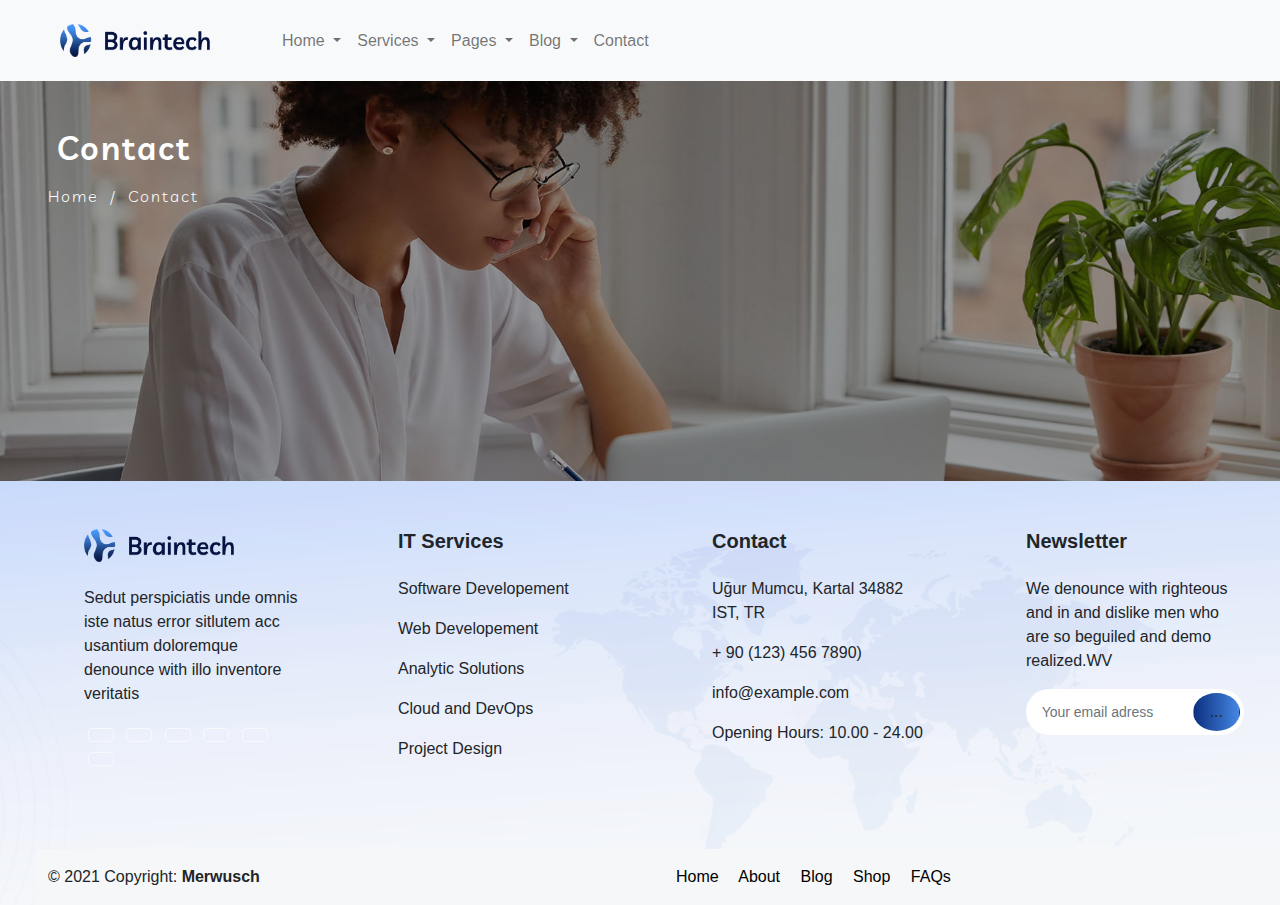
==== commit bc9555fc: "Contact js" ====
--- a/index.html
+++ b/index.html
@@ -8,6 +8,7 @@
     <title>HOME</title>
     <link rel="stylesheet" href="css/bootstrap.css">
     <link rel="stylesheet" href="css/main.css">
+    <script src="https://ajax.googleapis.com/ajax/libs/jquery/3.5.1/jquery.min.js"></script>
 </head>
 
 <navbar>
@@ -195,7 +196,7 @@
                             Newsletter
                         </h5>
                         <p>
-                            We denounce with righteous and in and dislike men who are so beguiled and demo realized.
+                            We denounce with righteous and in and dislike men who are so beguiled and demo realized.WV
                         </p>
 
 
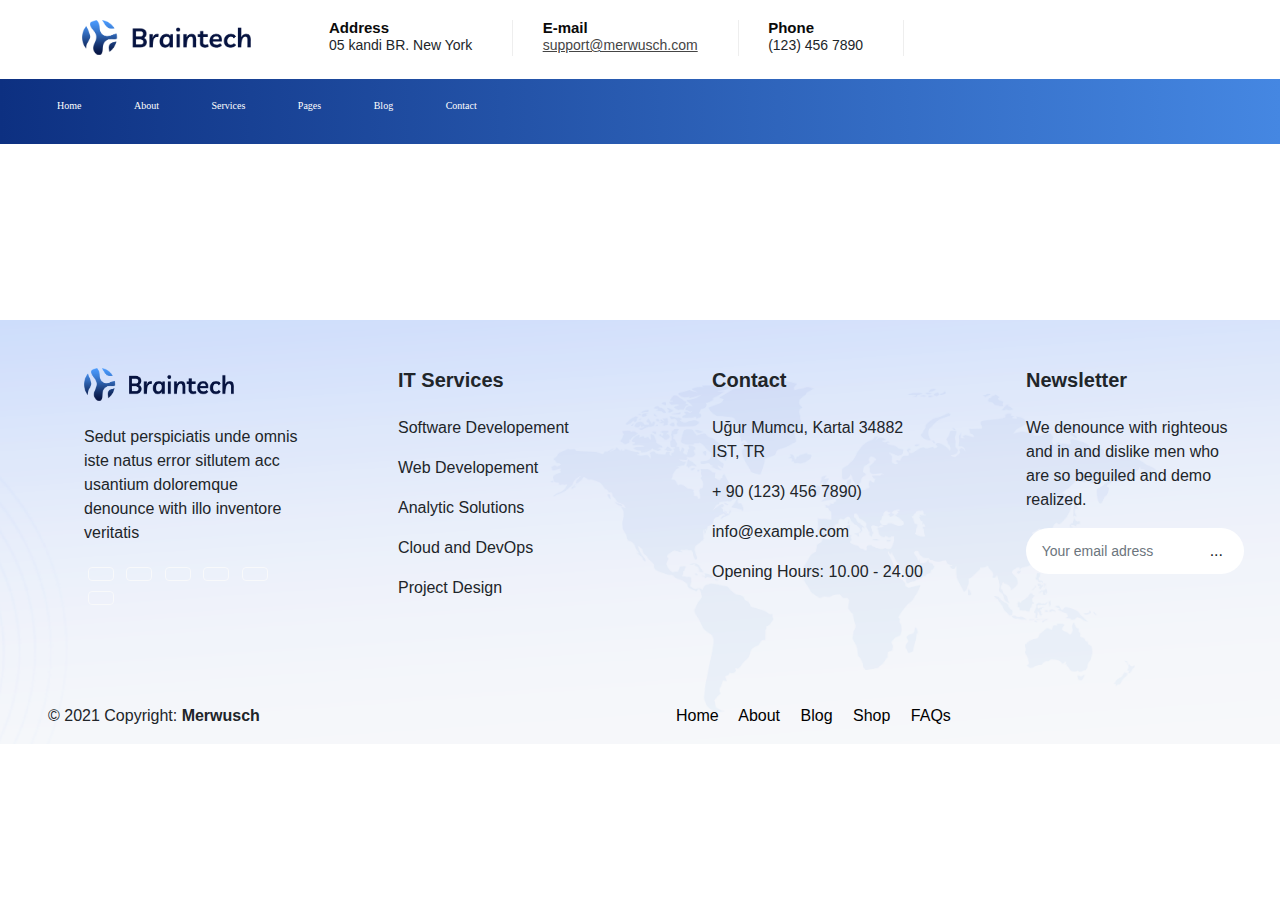
==== commit d62f6731: "Some fixes" ====
--- a/index.html
+++ b/index.html
@@ -2,244 +2,285 @@
 <html lang="en">
 
 <head>
+    <script src="https://ajax.googleapis.com/ajax/libs/jquery/3.6.0/jquery.min.js"></script>
     <meta charset="UTF-8">
     <meta http-equiv="X-UA-Compatible" content="IE=edge">
     <meta name="viewport" content="width=device-width, initial-scale=1.0">
     <title>HOME</title>
     <link rel="stylesheet" href="css/bootstrap.css">
     <link rel="stylesheet" href="css/main.css">
-    <script src="https://ajax.googleapis.com/ajax/libs/jquery/3.5.1/jquery.min.js"></script>
 </head>
 
-<navbar>
-
-    <nav class="navbar navbar-expand-lg navbar-light bg-light">
-        <div class="container-fluid">
-            <!--
-            <a class="navbar-brand" href="#">BrainTech</a>
-                <button class="navbar-toggler" type="button" data-bs-toggle="collapse" data-bs-target="#navbarNavDropdown" aria-controls="navbarNavDropdown" aria-expanded="false" aria-label="Toggle navigation">
-            <span class="navbar-toggler-icon"></span>
-            -->
-            <a class="navbar-brand ps-5 pt-3 pb-3 pe-5" href="#">
-                <img src="/img/logo-dark_2.png" alt="" width="150" height="33">
-            </a>
-            </button>
-            <div class="collapse navbar-collapse" id="navbarNavDropdown">
-                <ul class="navbar-nav">
-                    <li class="nav-item dropdown">
-                        <a class="nav-link dropdown-toggle" href="index.html" id="navbarDropdownMenuLink" role="button" data-bs-toggle="dropdown" aria-expanded="false">
-                            Home
-                        </a>
-                        <ul class="dropdown-menu" aria-labelledby="navbarDropdownMenuLink">
-                            <li><a class="dropdown-item" href="index.html">Multipages</a></li>
-                            <li><a class="dropdown-item" href="index.html">Onepages</a></li>
+
+
+<body>
+
+    <navbar>
+        <!-- Topbar Area Start -->
+        <div class="topbar-area">
+            <div class="container">
+                <div class="row rs-vertical-middle">
+                    <div class="col-lg-2">
+                        <div class="logo-part">
+                            <a href="index.html" style=""><img src="img/logo-dark_2.png" alt=""></a>
+                        </div>
+                    </div>
+                    <div class="col-lg-10 text-right">
+                        <ul class="rs-contact-info">
+                            <li class="contact-part">
+                                <i class="fa fa-map-marked-alt"></i>
+                                <span class="contact-info">
+                                <span>Address</span> 05 kandi BR. New York
+                                </span>
+                            </li>
+                            <li class="contact-part">
+                                <i class="fa fa-envelope"></i>
+                                <span class="contact-info">
+                                <span>E-mail</span>
+                                <a href="#"> support@merwusch.com</a>
+                                </span>
+                            </li>
+                            <li class="contact-part no-border">
+                                <i class="fa fa-phone"></i>
+                                <span class="contact-info">
+                                <span>Phone</span> (123) 456 7890
+                                </span>
+                            </li>
                         </ul>
-                    </li>
-                    <li class="nav-item dropdown">
-                        <a class="nav-link dropdown-toggle" href="#" id="navbarDropdownMenuLink" role="button" data-bs-toggle="dropdown" aria-expanded="false">
-                            Services
-                        </a>
-                        <ul class="dropdown-menu" aria-labelledby="navbarDropdownMenuLink">
-                            <li><a class="dropdown-item" href="sevices.html">Software Developement</a></li>
-                            <li><a class="dropdown-item" href="sevices.html">Web Developement</a></li>
-                            <li><a class="dropdown-item" href="sevices.html">Analytic Solutions</a></li>
-                            <li><a class="dropdown-item" href="sevices.html">Cloud and DevOps</a></li>
-                            <li><a class="dropdown-item" href="sevices.html">Project Design</a></li>
-                            <li><a class="dropdown-item" href="sevices.html">Data Center</a></li>
-                        </ul>
-                    </li>
-                    <li class="nav-item dropdown">
-                        <a class="nav-link dropdown-toggle" href="#" id="navbarDropdownMenuLink" role="button" data-bs-toggle="dropdown" aria-expanded="false">
-                            Pages
-                        </a>
-                        <ul class="dropdown-menu" aria-labelledby="navbarDropdownMenuLink">
-                            <li><a class="dropdown-item" href="pages.html">Services</a></li>
-                            <li><a class="dropdown-item" href="pages.html">Our Team</a></li>
-                            <li><a class="dropdown-item" href="pages.html">Single Team</a></li>
-                            <li><a class="dropdown-item" href="pages.html">Case Studies</a></li>
-                            <li><a class="dropdown-item" href="pages.html">Shop</a></li>
-                            <li><a class="dropdown-item" href="pages.html">Pricing</a></li>
-                            <li><a class="dropdown-item" href="pages.html">Faq</a></li>
-                        </ul>
-                    </li>
-                    <li class="nav-item dropdown">
-                        <a class="nav-link dropdown-toggle" href="#" id="navbarDropdownMenuLink" role="button" data-bs-toggle="dropdown" aria-expanded="false">
-                            Blog
-                        </a>
-                        <ul class="dropdown-menu" aria-labelledby="navbarDropdownMenuLink">
-                            <li><a class="dropdown-item" href="blog.html">Blog</a></li>
-                            <li><a class="dropdown-item" href="blogdetails.html">Blog Details</a></li>
-                        </ul>
-                    </li>
-                    <li class="nav-item">
-                        <a class="nav-link" href="contact.html">Contact</a>
-                    </li>
-                </ul>
-            </div>
-        </div>
-    </nav>
-
-</navbar>
-
-<header>
-    <div class="p-5 text-center " style="display: flex;">
-
-        <div class=" " style=" background-repeat: no-repeat !important; align-self: center; ">
-            <div class=" d-flex justify-content-center align-items-center h-100 ">
-                <div class=" text-white heading-content ">
-                    <h5 class=" mb-3 ">Contact</h5>
-                    <p class=" mb-3 ">Home / Contact</p>
-
+                    </div>
                 </div>
             </div>
         </div>
-    </div>
-</header>
-
-<body>
-
-
-
-
-    <script src="/js/bootstrap.js"></script>
-</body>
-
-<footer id="footer" class="">
-
-    <div class=" ps-5" style="background-image: url(/img/footer-bg.png); background-repeat: no-repeat; background-size: cover; background-position-x: center ;">
-        <div class="">
-            <section>
-                <div class=" row py-5 " style="padding-bottom: 1%;">
-                    <!-- Grid column -->
-                    <div class=" col-md-12 col-lg-3 col-xl-3 col-12  footer px-5 ">
-                        <a class=" navbar-brand " href=" # ">
-                            <img src=" /img/logo-dark_2.png " alt=" " width=" 150 " height=" 33 ">
-                        </a>
-                        <p class=" pt-4 ">
-                            Sedut perspiciatis unde omnis iste natus error sitlutem acc usantium doloremque denounce with illo inventore veritatis
-                        </p>
-
-                        <!-- Social Media start -->
-                        <section class=" mb-4 ">
-                            <!-- Facebook -->
-                            <a class=" btn btn-outline-light btn-floating m-1 " href=" #! " role=" button "><i
-                                    class=" fab fa-facebook-f "></i></a>
-
-                            <!-- Twitter -->
-                            <a class=" btn btn-outline-light btn-floating m-1 " href=" #! " role=" button "><i
-                                    class=" fab fa-twitter "></i></a>
-
-                            <!-- Google -->
-                            <a class=" btn btn-outline-light btn-floating m-1 " href=" #! " role=" button "><i
-                                    class=" fab fa-google "></i></a>
-
-                            <!-- Instagram -->
-                            <a class=" btn btn-outline-light btn-floating m-1 " href=" #! " role=" button "><i
-                                    class=" fab fa-instagram "></i></a>
-
-                            <!-- Linkedin -->
-                            <a class=" btn btn-outline-light btn-floating m-1 " href=" #! " role=" button "><i
-                                    class=" fab fa-linkedin-in "></i></a>
-
-                            <!-- Github -->
-                            <a class=" btn btn-outline-light btn-floating m-1 " href=" #! " role=" button "><i
-                                    class=" fab fa-github "></i></a>
-                        </section>
-
-                        <!-- Social Media end -->
-
-                    </div>
-                    <!-- Grid column -->
-
-                    <!-- Grid column -->
-                    <div class="mb-4 col-md-12 col-lg-3 col-xl-3 col-12  px-5">
-                        <!-- Links -->
-                        <h5 class=" fw-bold text-dark mb-4 ">
-                            IT Services
-                        </h5>
-                        <p>
-                            <a href=" #! " class=" text-reset text-decoration-none ">Software Developement</a>
-                        </p>
-                        <p>
-                            <a href=" #! " class=" text-reset text-decoration-none ">Web Developement</a>
-                        </p>
-                        <p>
-                            <a href=" #! " class=" text-reset text-decoration-none ">Analytic Solutions</a>
-                        </p>
-                        <p>
-                            <a href=" #! " class=" text-reset text-decoration-none ">Cloud and DevOps</a>
-                        </p>
-                        <p>
-                            <a href=" #! " class=" text-reset text-decoration-none ">Project Design</a>
-                        </p>
-                    </div>
-                    <!-- Grid column -->
-
-                    <!-- Grid column -->
-                    <div class="mb-4 col-md-12 col-lg-3 col-xl-3 col-12  px-5 ">
-                        <!-- Links -->
-                        <h5 class=" mb-4 text-dark fw-bold ">
-                            Contact
-                        </h5>
-                        <p> Uğur Mumcu, Kartal 34882 IST, TR</p>
-                        <p> + 90 (123) 456 7890)</p>
-                        <p> info@example.com</p>
-
-                        <p> Opening Hours: 10.00 - 24.00</p>
-                    </div>
-                    <!-- Grid column -->
-
-                    <!-- Grid column -->
-                    <div class="mb-4 col-md-12 col-lg-3 col-xl-3 col-12  px-5">
-                        <!-- Content -->
-                        <h5 class="  fw-bold mb-4 text-dark ">
-                            Newsletter
-                        </h5>
-                        <p>
-                            We denounce with righteous and in and dislike men who are so beguiled and demo realized.WV
-                        </p>
-
-
-                        <!----------------Newsletter------------------->
-                        <form>
-                            <div class="mb-4 form-group d-flex justify-content-end bg-white rounded-pill p-1 ">
-                                <input id=" form_lastname " type=" email " name=" email " class=" form-control bg-white border-0 form-control-sm m-0 rounded-pill " placeholder=" Your email adress " required=" required " data-error=" Valid E-mail
-is required. ">
-                                <div class=" help-block with-errors "></div>
-                                <button type=" submit " class=" btn btn-gradiental rounded-circle px-3 ">...</button>
-                            </div>
-                        </form>
-                        <!----------------Newsletter------------------->
-
-
-                    </div>
-                    <!-- Grid column -->
-
-                </div>
-            </section>
-
-            <div class="row bg-grey py-3" style="background-size: cover;">
-
-                <div class="col-6">
-                    © 2021 Copyright:
-                    <a class="text-end text-reset fw-bold text-decoration-none" href="https://merwusch.github.io/Portfolio/">Merwusch</a>
-                </div>
-
-                <div class="col-6">
-                    <a href="#" class="pe-3 text-decoration-none" style="color: black;">Home</a>
-                    <a href="#" class="pe-3 text-decoration-none" style="color: black;">About</a>
-                    <a href="#" class="pe-3 text-decoration-none" style="color: black;">Blog</a>
-                    <a href="#" class="pe-3 text-decoration-none" style="color: black;">Shop</a>
-                    <a href="#" class="text-decoration-none" style="color: black;">FAQs</a>
+        <!-- Topbar Area End -->
+        <nav class="topnav">
+
+
+            <ul>
+
+                <li><a class="text-white active" href="index.html">Home <i class="fa fa-plus"></i></a>
+                    <ul class="sub-menu">
+                        <li><a class="text-dark" href="index.html">Multipages</a></li>
+                        <li><a class="text-dark" href="index.html">Onepages</a></li>
+                    </ul>
+
+
+                </li>
+
+                <li><a class="text-white" href="about.html">About</a></li>
+
+                <li><a class="text-white" href="services.html">Services <i class="fa fa-plus"></i></a>
+                    <ul class="sub-menu">
+                        <li><a class="text-dark" href="services.html">Software Developement</a></li>
+                        <li><a class="text-dark" href="services.html">Web Developement</a></li>
+                        <li><a class="text-dark" href="services.html">Analytic Solutions</a></li>
+                        <li><a class="text-dark" href="services.html">Cloud and DevOps</a></li>
+                        <li><a class="text-dark" href="services.html">Project Design</a></li>
+                        <li><a class="text-dark" href="services.html">Data Center</a></li>
+                    </ul>
+
+                </li>
+
+                <li><a class="text-white" href="pages.html">Pages <i class="fa fa-plus"></i></a>
+                    <ul class="sub-menu">
+                        <li><a class="text-dark" href="pages.html">Services</a></li>
+                        <li><a class="text-dark" href="pages.html">Our Team</a></li>
+                        <li><a class="text-dark" href="pages.html">Single Team</a></li>
+                        <li><a class="text-dark" href="pages.html">Case Studies</a></li>
+                        <li><a class="text-dark" href="pages.html">Shop</a></li>
+                        <li><a class="text-dark" href="pages.html">Pricing</a></li>
+                        <li><a class="text-dark" href="pages.html">Faq</a></li>
+                    </ul>
+
+                </li>
+
+                <li><a class="text-white" href="blog.html">Blog <i class="fa fa-plus"></i></a>
+                    <ul class="sub-menu">
+                        <li><a class="text-dark" href="blog.html">Blog</a></li>
+                        <li><a class="text-dark" href="blogdetails.html">Blog Details</a></li>
+                    </ul>
+
+
+                </li>
+
+                <li><a class="text-white" href="contact.html">Contact</a></li>
+
+                <li><a href="#"><i class="fa fa-search"></i> </a></li>
+                <li><a href="#"><i class="fa fa-facebook"></i></a></li>
+                <li><a href="#"><i class="fa fa-twitter"></i></a></li>
+                <li><a href="#"><i class="fa fa-pinterest"></i></a></li>
+                <li><a href="#"><i class="fa fa-instagram"></i></a></li>
+
+                <li>
+                    <a href="javascript:void(0);" class="icon" onclick="myFunction()">
+                        <i class="fa fa-bars"></i>
+                    </a>
+                </li>
+
+
+            </ul>
+
+        </nav>
+
+    </navbar>
+
+    <header>
+        <div class="p-5 text-center " style="display: flex;">
+
+            <div class=" " style=" background-repeat: no-repeat !important; align-self: center; ">
+                <div class=" d-flex justify-content-center align-items-center h-100 ">
+                    <div class=" text-white heading-content ">
+                        <h5 class=" mb-3 ">Contact</h5>
+                        <p class=" mb-3 ">Home / Contact</p>
+
+                    </div>
                 </div>
             </div>
-
         </div>
-
-
-
-    </div>
-
-</footer>
+    </header>
+
+
+
+    <footer id="footer" class="">
+
+        <div class=" ps-5" style="background-image: url(/img/footer-bg.png); background-repeat: no-repeat; background-size: cover; background-position-x: center ;">
+            <div class="">
+                <section>
+                    <div class=" row py-5 " style="padding-bottom: 1%;">
+                        <!-- Grid column -->
+                        <div class=" col-md-12 col-lg-3 col-xl-3 col-12  footer px-5 ">
+                            <a class=" navbar-brand " href=" # ">
+                                <img src=" /img/logo-dark_2.png " alt=" " width=" 150 " height=" 33 ">
+                            </a>
+                            <p class=" pt-4 ">
+                                Sedut perspiciatis unde omnis iste natus error sitlutem acc usantium doloremque denounce with illo inventore veritatis
+                            </p>
+
+                            <!-- Social Media start -->
+                            <section class=" mb-4 ">
+                                <!-- Facebook -->
+                                <a class=" btn btn-outline-light btn-floating m-1 " href=" #! " role=" button "><i
+                                    class=" fab fa-facebook-f "></i></a>
+
+                                <!-- Twitter -->
+                                <a class=" btn btn-outline-light btn-floating m-1 " href=" #! " role=" button "><i
+                                    class=" fab fa-twitter "></i></a>
+
+                                <!-- Google -->
+                                <a class=" btn btn-outline-light btn-floating m-1 " href=" #! " role=" button "><i
+                                    class=" fab fa-google "></i></a>
+
+                                <!-- Instagram -->
+                                <a class=" btn btn-outline-light btn-floating m-1 " href=" #! " role=" button "><i
+                                    class=" fab fa-instagram "></i></a>
+
+                                <!-- Linkedin -->
+                                <a class=" btn btn-outline-light btn-floating m-1 " href=" #! " role=" button "><i
+                                    class=" fab fa-linkedin-in "></i></a>
+
+                                <!-- Github -->
+                                <a class=" btn btn-outline-light btn-floating m-1 " href=" #! " role=" button "><i
+                                    class=" fab fa-github "></i></a>
+                            </section>
+
+                            <!-- Social Media end -->
+
+                        </div>
+                        <!-- Grid column -->
+
+                        <!-- Grid column -->
+                        <div class="mb-4 col-md-12 col-lg-3 col-xl-3 col-12  px-5">
+                            <!-- Links -->
+                            <h5 class=" fw-bold text-dark mb-4 ">
+                                IT Services
+                            </h5>
+                            <p>
+                                <a href=" #! " class=" text-reset text-decoration-none ">Software Developement</a>
+                            </p>
+                            <p>
+                                <a href=" #! " class=" text-reset text-decoration-none ">Web Developement</a>
+                            </p>
+                            <p>
+                                <a href=" #! " class=" text-reset text-decoration-none ">Analytic Solutions</a>
+                            </p>
+                            <p>
+                                <a href=" #! " class=" text-reset text-decoration-none ">Cloud and DevOps</a>
+                            </p>
+                            <p>
+                                <a href=" #! " class=" text-reset text-decoration-none ">Project Design</a>
+                            </p>
+                        </div>
+                        <!-- Grid column -->
+
+                        <!-- Grid column -->
+                        <div class="mb-4 col-md-12 col-lg-3 col-xl-3 col-12  px-5 ">
+                            <!-- Links -->
+                            <h5 class=" mb-4 text-dark fw-bold ">
+                                Contact
+                            </h5>
+                            <p> Uğur Mumcu, Kartal 34882 IST, TR</p>
+                            <p> + 90 (123) 456 7890)</p>
+                            <p> info@example.com</p>
+
+                            <p> Opening Hours: 10.00 - 24.00</p>
+                        </div>
+                        <!-- Grid column -->
+
+                        <!-- Grid column -->
+                        <div class="mb-4 col-md-12 col-lg-3 col-xl-3 col-12  px-5">
+                            <!-- Content -->
+                            <h5 class="  fw-bold mb-4 text-dark ">
+                                Newsletter
+                            </h5>
+                            <p>
+                                We denounce with righteous and in and dislike men who are so beguiled and demo realized.
+                            </p>
+
+
+                            <!----------------Newsletter------------------->
+                            <form>
+                                <div class="mb-4 form-group d-flex justify-content-end bg-white rounded-pill p-1 ">
+                                    <input id=" form_lastname " type=" email " name=" email " class=" form-control bg-white border-0 form-control-sm m-0 rounded-pill " placeholder=" Your email adress " required=" required " data-error=" Valid E-mail
+is required. ">
+                                    <div class=" help-block with-errors "></div>
+                                    <button type=" submit " class=" btn btn-gradiental rounded-circle px-3 ">...</button>
+                                </div>
+                            </form>
+                            <!----------------Newsletter------------------->
+
+
+                        </div>
+                        <!-- Grid column -->
+
+                    </div>
+                </section>
+
+                <div class="row bg-grey py-3" style="background-size: cover;">
+
+                    <div class="col-6">
+                        © 2021 Copyright:
+                        <a class="text-end text-reset fw-bold text-decoration-none" href="https://merwusch.github.io/Portfolio/">Merwusch</a>
+                    </div>
+
+                    <div class="col-6">
+                        <a href="#" class="pe-3 text-decoration-none" style="color: black;">Home</a>
+                        <a href="#" class="pe-3 text-decoration-none" style="color: black;">About</a>
+                        <a href="#" class="pe-3 text-decoration-none" style="color: black;">Blog</a>
+                        <a href="#" class="pe-3 text-decoration-none" style="color: black;">Shop</a>
+                        <a href="#" class="text-decoration-none" style="color: black;">FAQs</a>
+                    </div>
+                </div>
+
+            </div>
+
+
+
+        </div>
+
+    </footer>
+
+    <script src="/js/style.js"></script>
+</body>
+
+
 
 </html>--- a/css/main.css
+++ b/css/main.css
@@ -1,208 +1,238 @@
-header {
-    background-image: url(/img/3_2.jpg);
-    background-repeat: no-repeat;
-    background-position-x: center;
-    height: 400px;
-    background-size: cover;
-}
-
-footer {
-    background-image: url(/img/footer-bg.png);
-    background-repeat: no-repeat;
-    background-position-x: center;
-    height: 400px;
-    background-size: cover;
-}
-
-.card2 {
-    background-image: url(/img/3_2.jpg);
-    width: 100%;
-    height: 100%;
-    align-self: center;
-    background-repeat: no-repeat;
-    text-align: center;
-    background-size: 100%;
-}
-
-.card3 {
-    background-image: url(/img/footer-bg.png);
-    width: auto;
-    min-width: 200px;
-    height: 100%;
-    align-self: center;
-    background-repeat: no-repeat;
-    text-align: center;
-    background-size: 100%;
-}
-
-.heading-content {
-    top: 100%;
-    width: 100%;
-    max-width: 100%;
-    align-self: center;
-}
-
-.heading-content h5 {
-    font-family: 'Livvic-semibold', sans-serif;
-    font-size: 2em;
-    font-weight: 500;
-    color: white;
-    letter-spacing: 2px;
-}
-
-.heading-content p {
-    font-family: 'Livvic-light', sans-serifs;
-    font-size: 1em;
-    font-weight: lighter;
-    color: white;
-    word-spacing: 5px;
-    letter-spacing: 2px;
-}
-
-@font-face {
-    font-family: 'Livvic-black';
-    src: url(/font/Livvic/Livvic-Black.ttf);
-    font-weight: 400px;
-}
-
-@font-face {
-    font-family: 'Livvic-black-italic';
-    src: url(/font/Livvic/Livvic-BlackItalic.ttf);
-    font-weight: 400px;
-}
-
-@font-face {
-    font-family: 'Livvic-bold';
-    src: url(/font/Livvic/Livvic-Bold.ttf);
-    font-weight: 400px;
-}
-
-@font-face {
-    font-family: 'Livvic-bold-italic';
-    src: url(/font/Livvic/Livvic-BoldItalic.ttf);
-    font-weight: 400px;
-}
-
-@font-face {
-    font-family: 'Livvic-extralight';
-    src: url(/font/Livvic/Livvic-ExtraLight.ttf);
-    font-weight: 400px;
-}
-
-@font-face {
-    font-family: 'Livvic-extralight-italic';
-    src: url(/font/Livvic/Livvic-ExtraLightItalic.ttf);
-    font-weight: 400px;
-}
-
-@font-face {
-    font-family: 'Livvic-italic';
-    src: url(/font/Livvic/Livvic-Italic.ttf);
-    font-weight: 400px;
-}
-
-@font-face {
-    font-family: 'Livvic-light';
-    src: url(/font/Livvic/Livvic-Light.ttf);
-    font-weight: 400px;
-}
-
-@font-face {
-    font-family: 'Livvic-light-italic';
-    src: url(/font/Livvic/Livvic-LightItalic.ttf);
-    font-weight: 400px;
-}
-
-@font-face {
-    font-family: 'Livvic-medium';
-    src: url(/font/Livvic/Livvic-Medium.ttf);
-    font-weight: 400px;
-}
-
-@font-face {
-    font-family: 'Livvic-medium-italic';
-    src: url(/font/Livvic/Livvic-MediumItalic.ttf);
-    font-weight: 400px;
-}
-
-@font-face {
-    font-family: 'Livvic-regular';
-    src: url(/font/Livvic/Livvic-Regular.ttf);
-    font-weight: 400px;
-}
-
-@font-face {
-    font-family: 'Livvic-semibold';
-    src: url(/font/Livvic/Livvic-SemiBold.ttf);
-    font-weight: 400px;
-}
-
-@font-face {
-    font-family: 'Livvic-semibold-italic';
-    src: url(/font/Livvic/Livvic-SemiBoldItalic.ttf);
-    font-weight: 400px;
-}
-
-@font-face {
-    font-family: 'Livvic-thin';
-    src: url(/font/Livvic/Livvic-Thin.ttf);
-    font-weight: 400px;
-}
-
-@font-face {
-    font-family: 'Livvic-thin-italic';
-    src: url(/font/Livvic/Livvic-ThinItalic.ttf);
-    font-weight: 400px;
-}
-
-.btn-gradiental {
-    /* fallback for old browsers */
+html {
+    overflow-x: hidden;
+}
+
+.topnav {
     background-color: #1b47ad;
     /* Chrome 10-25, Safari 5.1-6 */
     background-image: -webkit-linear-gradient(to right, rgba(13, 48, 129), rgba(69, 135, 226, 1));
     /* W3C, IE 10+/ Edge, Firefox 16+, Chrome 26+, Opera 12+, Safari 7+ */
     background-image: linear-gradient(to right, rgb(13, 48, 129), rgba(69, 135, 226, 1));
-}
-
-.btn-gradiental:hover {
-    /* fallback for old browsers */
-    background-color: #1b47ad;
-    /* Chrome 10-25, Safari 5.1-6 */
-    background-image: -webkit-linear-gradient(to left, rgba(13, 48, 129), rgba(69, 135, 226, 1));
-    /* W3C, IE 10+/ Edge, Firefox 16+, Chrome 26+, Opera 12+, Safari 7+ */
-    background-image: linear-gradient(to left, rgba(13, 48, 129), rgba(69, 135, 226, 1));
-}
-
-.bg-grey {
-    background-color: #f6f7f9 !important;
-}
-
-.d8 {
-    font-size: calc(0.9rem + 0.2vw);
-    font-weight: 15;
-    line-height: 1.0;
-}
-
-.card {
-    background-color: #1b47ad;
-    /* Chrome 10-25, Safari 5.1-6 */
-    background-image: -webkit-linear-gradient(to right, rgba(13, 48, 129), rgba(69, 135, 226, 1));
-    /* W3C, IE 10+/ Edge, Firefox 16+, Chrome 26+, Opera 12+, Safari 7+ */
-    background-image: linear-gradient(to right, rgb(13, 48, 129), rgba(69, 135, 226, 1));
-}
-
-.card1 {
-    background-color: white;
-    width: auto;
-    height: auto;
-}
-
-.iconic {
-    max-height: 2rem;
-    max-width: 2rem;
-}
-
-.text-gradiental {
-    text-decoration-color: -webkit-linear-gradient(to right, rgba(13, 48, 129), rgba(69, 135, 226, 1));
-    ;
+    height: 65px;
+    margin-bottom: 0;
+    padding-bottom: 0;
+}
+
+.topnav>ul {
+    background-color: transparent;
+    color: #f6f7f9;
+    font-size: 10px;
+    font-family: 'sans-serif';
+}
+
+.topnav>ul>li {
+    list-style-type: none;
+    display: inline-block;
+    padding: 15px 25px;
+    position: relative;
+}
+
+.topnav>ul>li:hover {
+    background-color: #f6f7f921;
+}
+
+ul.sub-menu {
+    position: absolute;
+    background-color: #f6f7f9;
+    border-radius: 0rem 0rem 0.2rem 0.2rem;
+    list-style-type: none;
+    width: 250px;
+    padding-left: 0px;
+    margin-left: -25px;
+    padding-top: 10px;
+    padding-bottom: 10px;
+    margin-top: 15px;
+    opacity: 0;
+}
+
+ul.sub-menu li {
+    padding-left: 25px;
+    padding-top: 5px;
+    padding-bottom: 5px;
+}
+
+.topnav li:hover .sub-menu {
+    opacity: 1;
+}
+
+.topnav>ul>li a {
+    text-decoration: none;
+}
+
+.topnav>ul>li i {
+    color: white;
+}
+
+.topnav a.icon {
+    display: none;
+}
+
+.topbar-area {
+    padding-top: 20px;
+}
+
+.topbar-area .rs-contact-info .contact-part {
+    display: inline-block;
+    padding-right: 25px;
+    padding-left: 25px;
+    border-right: 1px solid #eee;
+    font-size: 14px;
+}
+
+.topbar-area .rs-contact-info .contact-part i {
+    float: left;
+    margin-right: 15px;
+    line-height: 44px;
+}
+
+.topbar-area .rs-contact-info .contact-part i:before {
+    font-size: 26px;
+    color: #106eea;
+}
+
+.topbar-area .rs-contact-info .contact-part .contact-info {
+    float: left;
+    text-align: left;
+    display: block;
+}
+
+.topbar-area .rs-contact-info .contact-part .contact-info span {
+    color: #0a0a0a;
+    display: block;
+    text-align: left;
+    font-size: 15px;
+    padding: 0;
+    font-weight: 600;
+    line-height: 1;
+    margin-bottom: 0;
+}
+
+.topbar-area .rs-contact-info .contact-part .contact-info a {
+    color: #454545;
+    font-size: 14px;
+}
+
+.topbar-area .rs-contact-info .contact-part .contact-info a:hover {
+    color: #106eea;
+}
+
+.topbar-area.style2 {
+    background-image: linear-gradient(90deg, #03228f 10%, #0e73e4 100%);
+    padding-top: 0px;
+    padding-bottom: 0px;
+}
+
+.topbar-area.style2 .topbar-contact li {
+    display: inline-block;
+    color: #ffffff;
+    font-size: 14px;
+    line-height: 50px;
+}
+
+.topbar-area.style2 .topbar-contact li i {
+    margin-right: 5px;
+}
+
+.topbar-area.style2 .topbar-contact li i:before {
+    font-size: 14px;
+    color: #ffffff;
+}
+
+.topbar-area.style2 .topbar-contact li a {
+    color: #ffffff;
+    font-size: 14px;
+    margin-right: 20px;
+    padding-right: 20px;
+    border-right: 1px solid #2a8af5;
+}
+
+.topbar-area.style2 .topbar-contact li a:hover {
+    color: #ccc;
+}
+
+.topbar-area.style2 .topbar-contact li:last-child {
+    margin: 0;
+    border: none;
+}
+
+.topbar-area.style2 .toolbar-sl-share ul .opening {
+    color: #ffffff;
+}
+
+.topbar-area.style2 .toolbar-sl-share ul .opening em {
+    border-right: 1px solid #2a8af5;
+    margin-right: 5px;
+    padding-right: 20px;
+    font-style: normal;
+}
+
+.topbar-area.style2 .toolbar-sl-share ul .opening em i {
+    margin-right: 8px;
+}
+
+.topbar-area.style2 .toolbar-sl-share ul .opening em i:before {
+    font-size: 15px;
+    font-weight: 600;
+    color: #ffffff;
+}
+
+.topbar-area.style2 .toolbar-sl-share ul li {
+    display: inline-block;
+    font-size: 14px;
+    line-height: 50px;
+    margin-right: 12px;
+}
+
+.topbar-area.style2 .toolbar-sl-share ul li a {
+    font-size: 14px;
+    color: #ffffff;
+}
+
+.topbar-area.style2 .toolbar-sl-share ul li a:hover {
+    color: #ccc;
+}
+
+.topbar-area.style2 .toolbar-sl-share ul li:last-child {
+    margin: 0;
+}
+
+.topbar-area.style2.modify1 {
+    background: transparent;
+    border-bottom: 1px solid rgba(255, 255, 255, 0.2);
+}
+
+.topbar-area.style2.modify1 .topbar-contact li {
+    border-right: 1px solid rgba(255, 255, 255, 0.2);
+    margin-right: 20px;
+    padding-right: 20px;
+}
+
+.topbar-area.style2.modify1 .topbar-contact li a {
+    border-right: unset;
+}
+
+.topbar-area.style2.modify1 .topbar-contact li:last-child {
+    margin: 0;
+    border: none;
+}
+
+.topbar-area.style2.modify1 .toolbar-sl-share ul .opening {
+    border-right: 1px solid rgba(255, 255, 255, 0.2);
+}
+
+.topbar-area.style2.modify1 .toolbar-sl-share ul .opening em {
+    border-right: unset;
+}
+
+.topbar-area .logo-part img {
+    transition: 0.4s;
+    max-height: 35px;
+}
+
+.topbar-area .logo-part .dark {
+    display: none;
+}
+
+.topbar-area .logo-part .light {
+    display: inherit;
 }